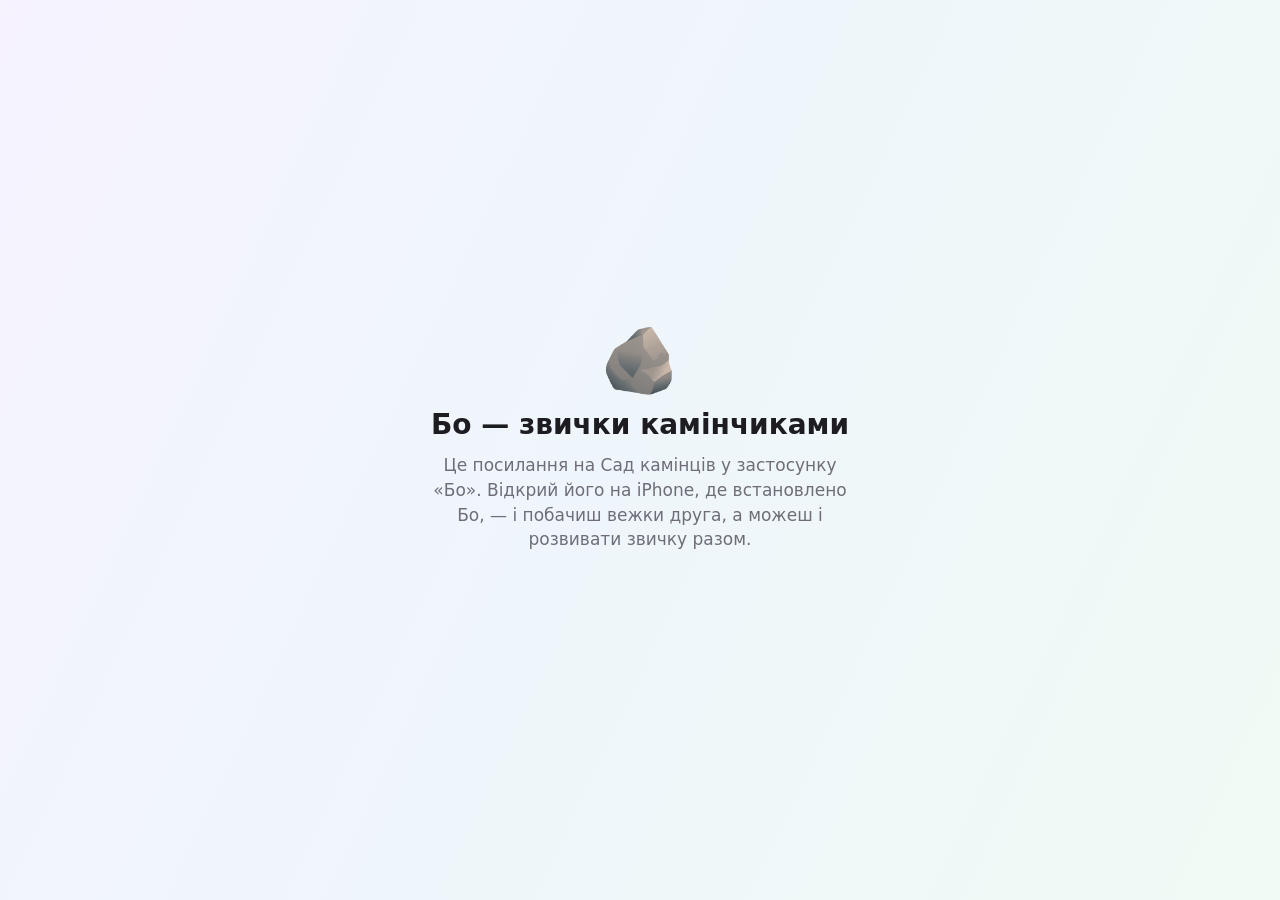
==== index.html @ b8d3e5cc "Сторінка посилань Бо: Universal Links /g/* і «Відкрити в Бо»" ====
<!doctype html>
<html lang="uk">
<head>
<meta charset="utf-8">
<meta name="viewport" content="width=device-width,initial-scale=1">
<title>Сад у Бо</title>
<style>
  :root { --ink:#1C1C21; --quiet:#6F6E78; --accent:#7467D8; --bg1:#F6F3FF; --bg2:#EEF6FB; --bg3:#F2FAF5; }
  @media (prefers-color-scheme: dark) { :root { --ink:#F2F1F5; --quiet:#A3A2AD; --accent:#A79CF5; --bg1:#17161D; --bg2:#14181D; --bg3:#141A17; } }
  * { box-sizing: border-box; }
  body { margin:0; min-height:100vh; font-family:-apple-system,system-ui,sans-serif; color:var(--ink);
         background:linear-gradient(115deg,var(--bg1),var(--bg2) 50%,var(--bg3)); display:flex; align-items:center; justify-content:center; padding:24px 16px; }
  main { max-width:420px; text-align:center; }
  .stones { font-size:64px; line-height:1; margin-bottom:16px; }
  h1 { font-size:28px; margin:0 0 12px; }
  p { color:var(--quiet); font-size:17px; line-height:1.45; margin:0 0 20px; }
  a.btn { display:inline-block; padding:14px 22px; border-radius:999px; background:var(--accent); color:#fff; text-decoration:none; font-weight:600; }
</style>
</head>
<body>
<main>
  <div class="stones" aria-hidden="true">🪨</div>
  <h1 id="title">Тебе запрошують у Сад</h1>
  <p>Це посилання на Сад камінців у застосунку «Бо». Відкрий його на iPhone, де встановлено Бо, — і побачиш вежки друга, а можеш і розвивати звичку разом.</p>
  <p id="hint">Якщо Бо вже стоїть, а відкрилась ця сторінка — натисни кнопку нижче.</p>
  <a class="btn" id="open" href="#">Відкрити в Бо</a>
</main>
<script>
  // Тут немає жодних даних: сторінка лише передає посилання застосунку
  (function () {
    var path = location.pathname.replace(/^\/+/, "");
    var parts = path.split("/");
    var link = "zvychky://";
    if (parts[0] === "g" && parts[1] === "d" && location.hash.length > 1) {
      link += "garden?d=" + location.hash.slice(1);
    } else if (parts[0] === "g" && parts[1]) {
      link += "g/" + parts[1] + location.search;
      var name = new URLSearchParams(location.search).get("n");
      if (name) document.getElementById("title").textContent = "Сад · " + name;
    } else {
      document.getElementById("title").textContent = "Бо — звички камінчиками";
      document.getElementById("hint").textContent = "";
      document.getElementById("open").style.display = "none";
      return;
    }
    document.getElementById("open").href = link;
  })();
</script>
</body>
</html>
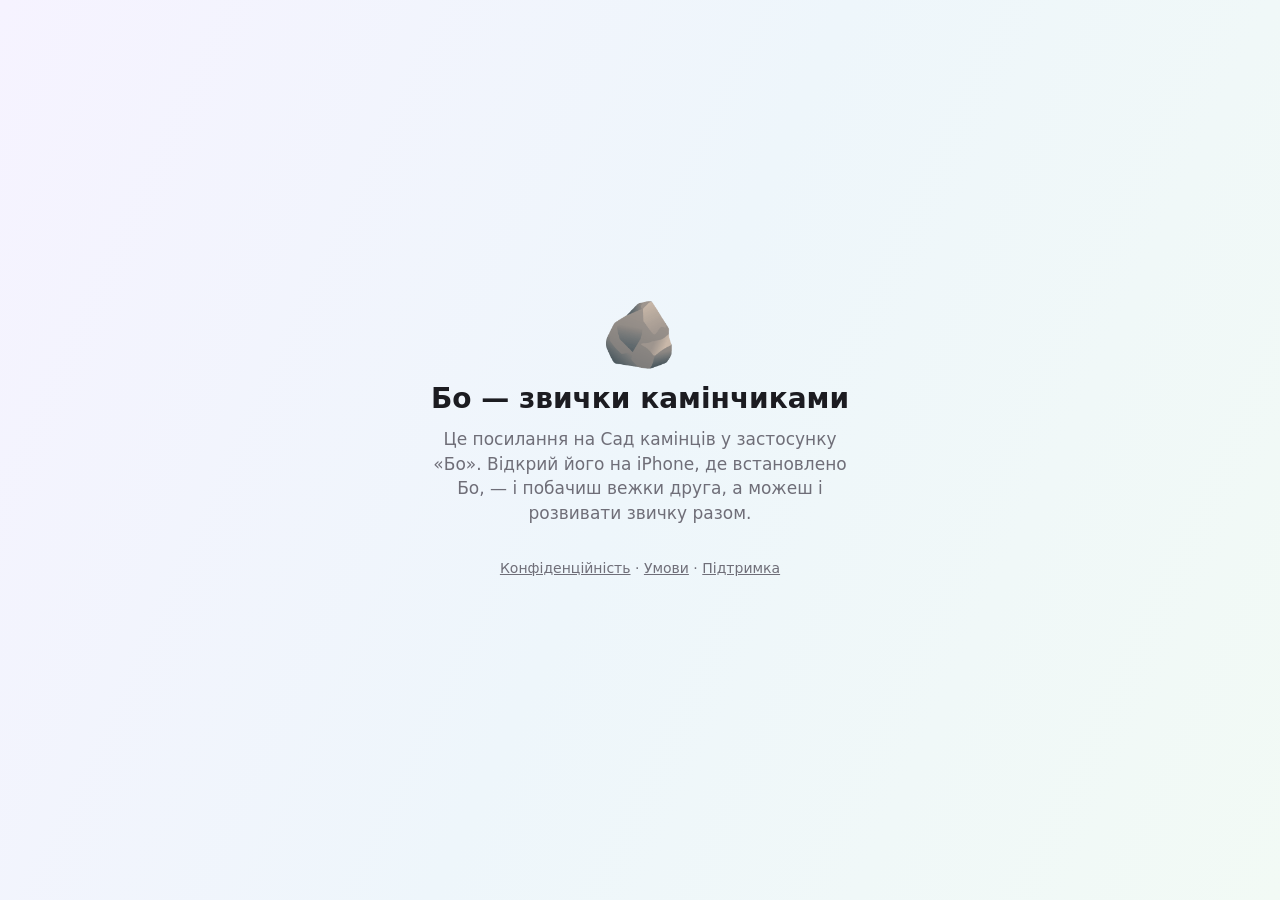
==== commit 7c217ef4: "Політика конфіденційності, умови використання й підтримка" ====
--- a/index.html
+++ b/index.html
@@ -14,6 +14,7 @@
   .stones { font-size:64px; line-height:1; margin-bottom:16px; }
   h1 { font-size:28px; margin:0 0 12px; }
   p { color:var(--quiet); font-size:17px; line-height:1.45; margin:0 0 20px; }
+  .legal { margin-top:32px; font-size:14px; } .legal a { color:var(--quiet); }
   a.btn { display:inline-block; padding:14px 22px; border-radius:999px; background:var(--accent); color:#fff; text-decoration:none; font-weight:600; }
 </style>
 </head>
@@ -24,6 +25,7 @@
   <p>Це посилання на Сад камінців у застосунку «Бо». Відкрий його на iPhone, де встановлено Бо, — і побачиш вежки друга, а можеш і розвивати звичку разом.</p>
   <p id="hint">Якщо Бо вже стоїть, а відкрилась ця сторінка — натисни кнопку нижче.</p>
   <a class="btn" id="open" href="#">Відкрити в Бо</a>
+  <p class="legal"><a href="/privacy/">Конфіденційність</a> · <a href="/terms/">Умови</a> · <a href="/support/">Підтримка</a></p>
 </main>
 <script>
   // Тут немає жодних даних: сторінка лише передає посилання застосунку
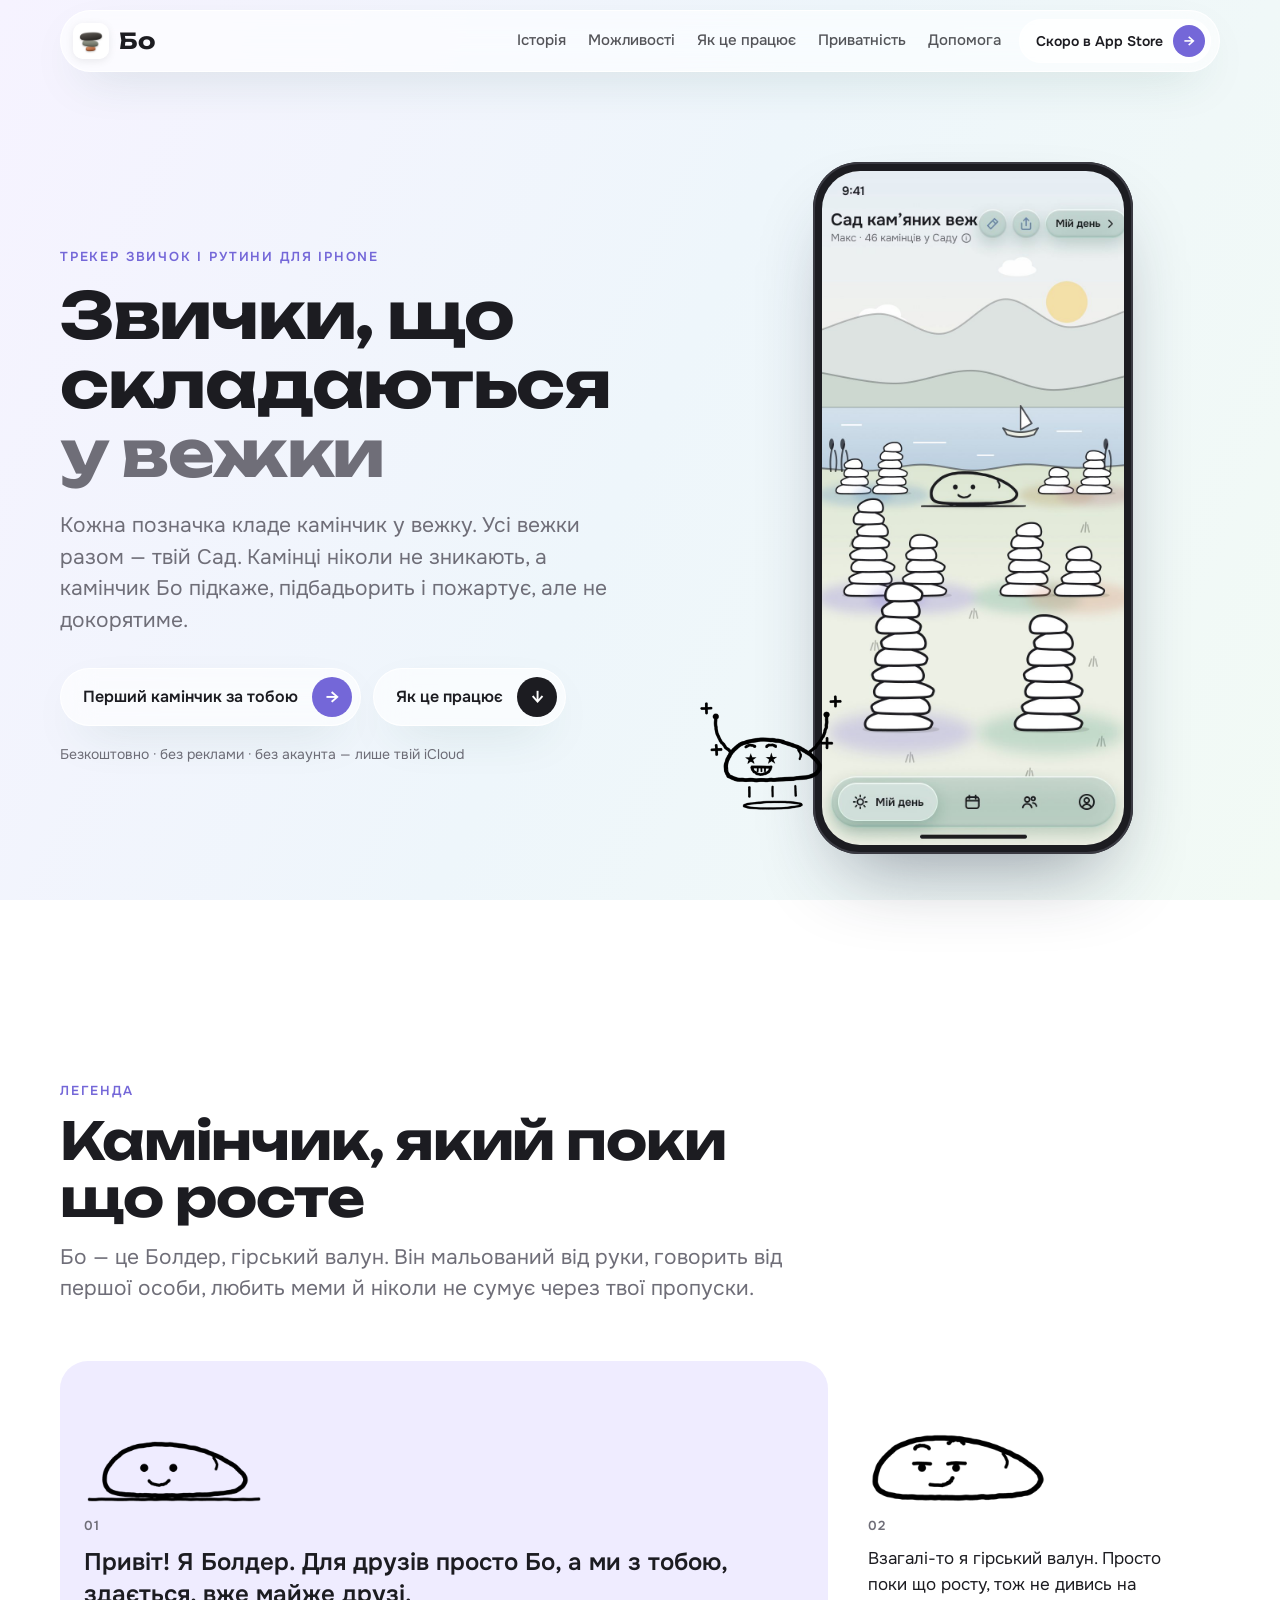
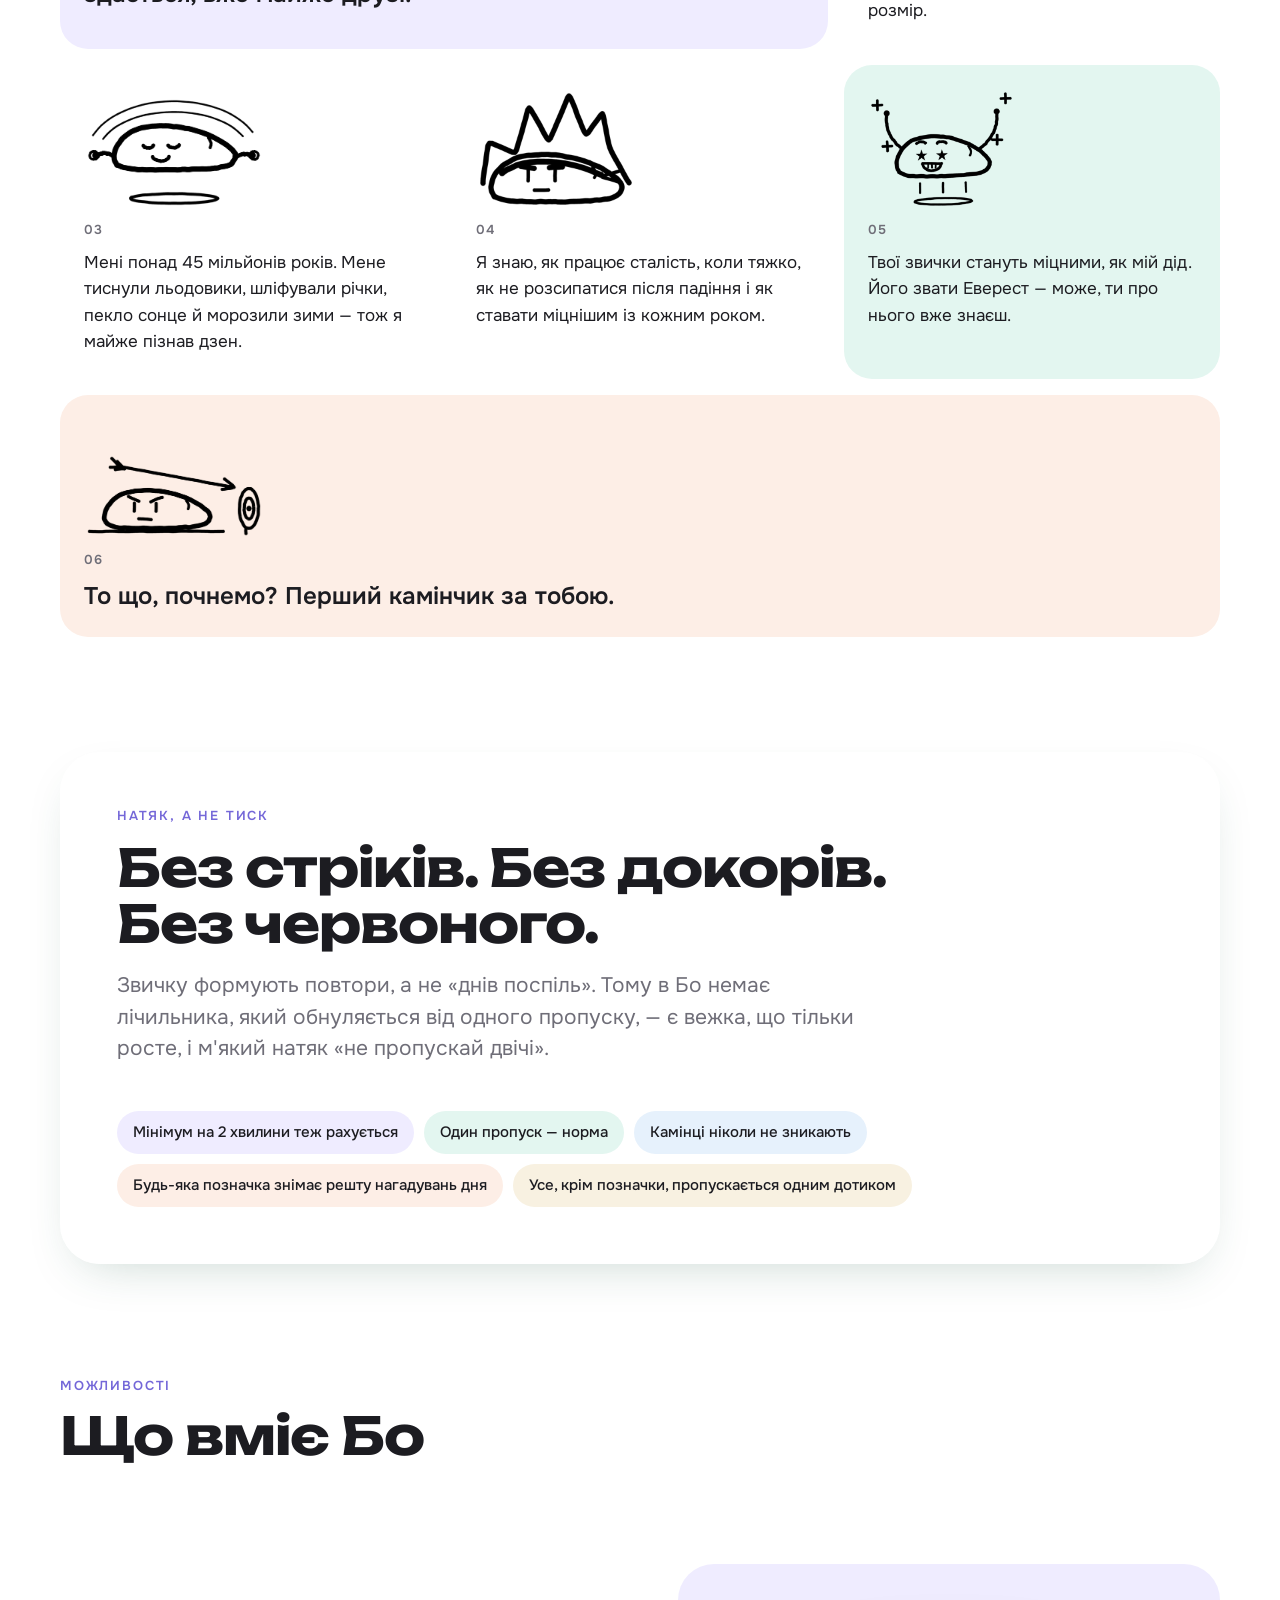
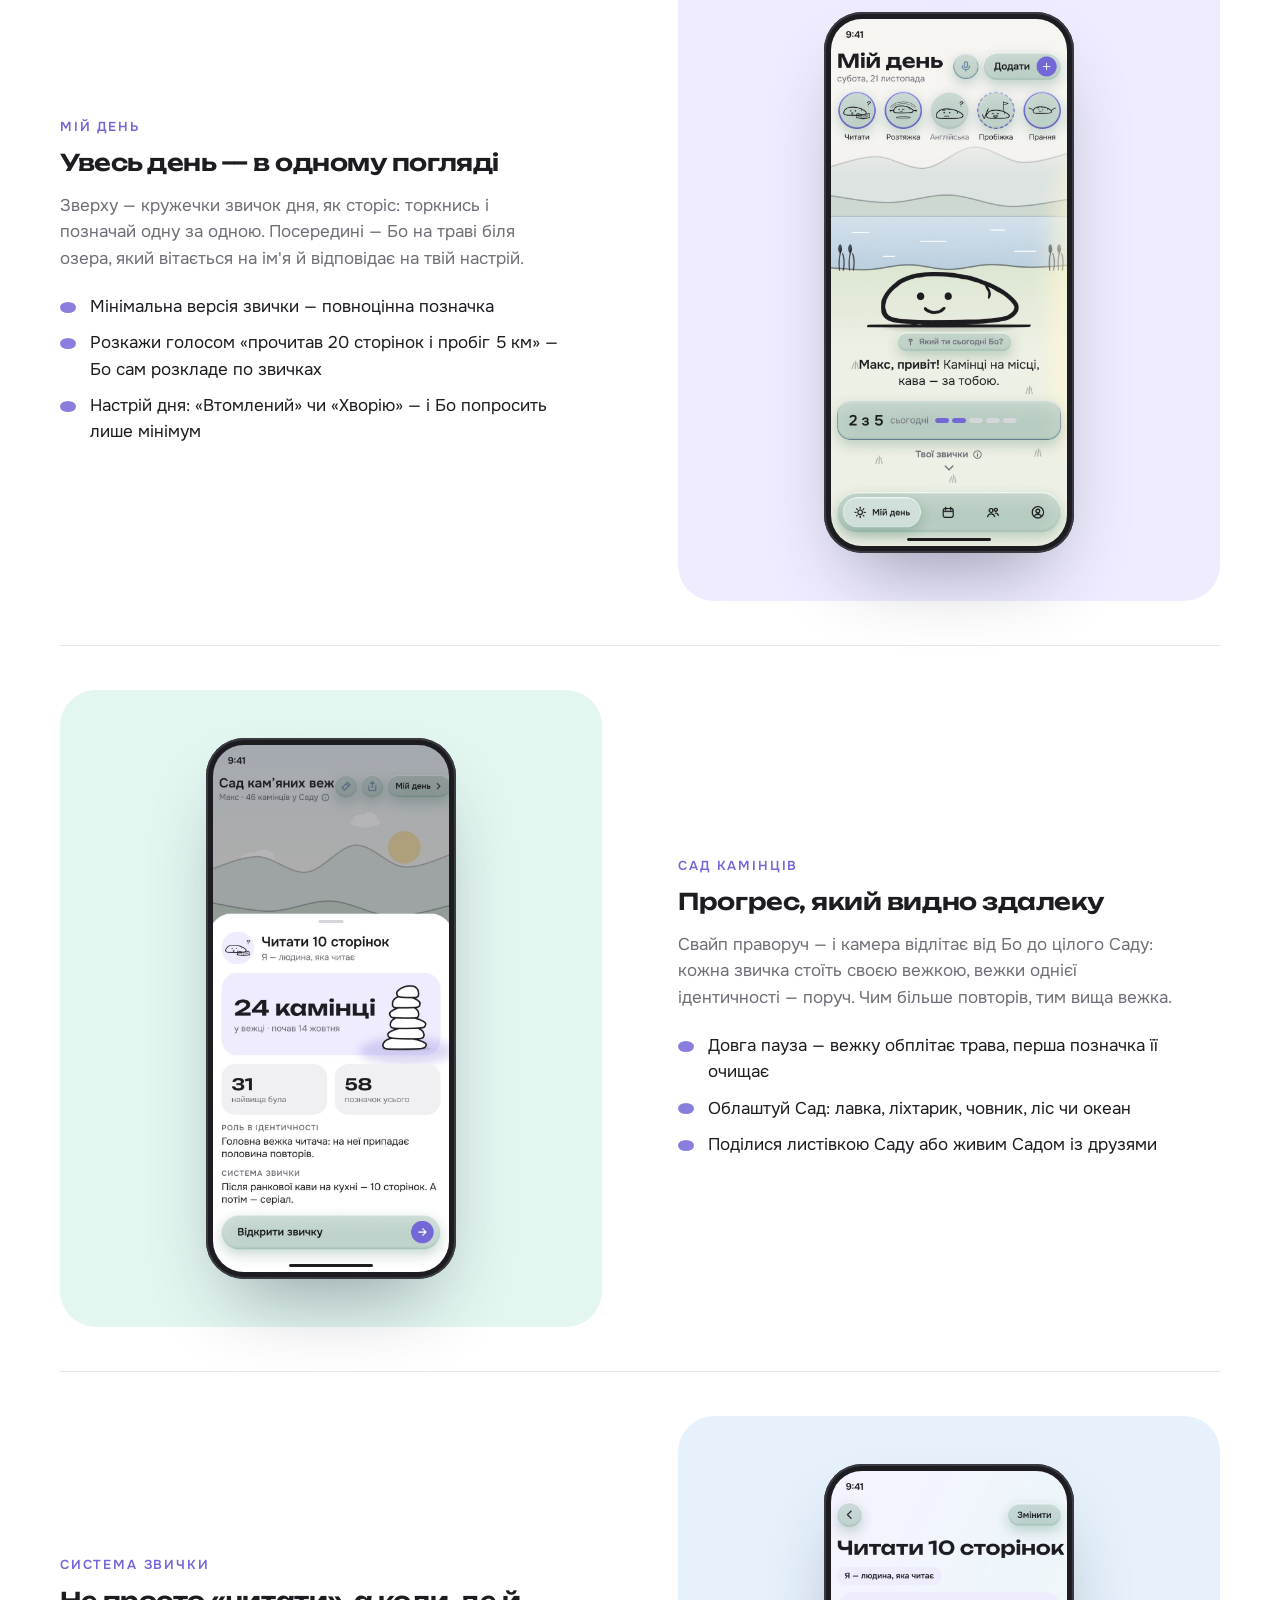
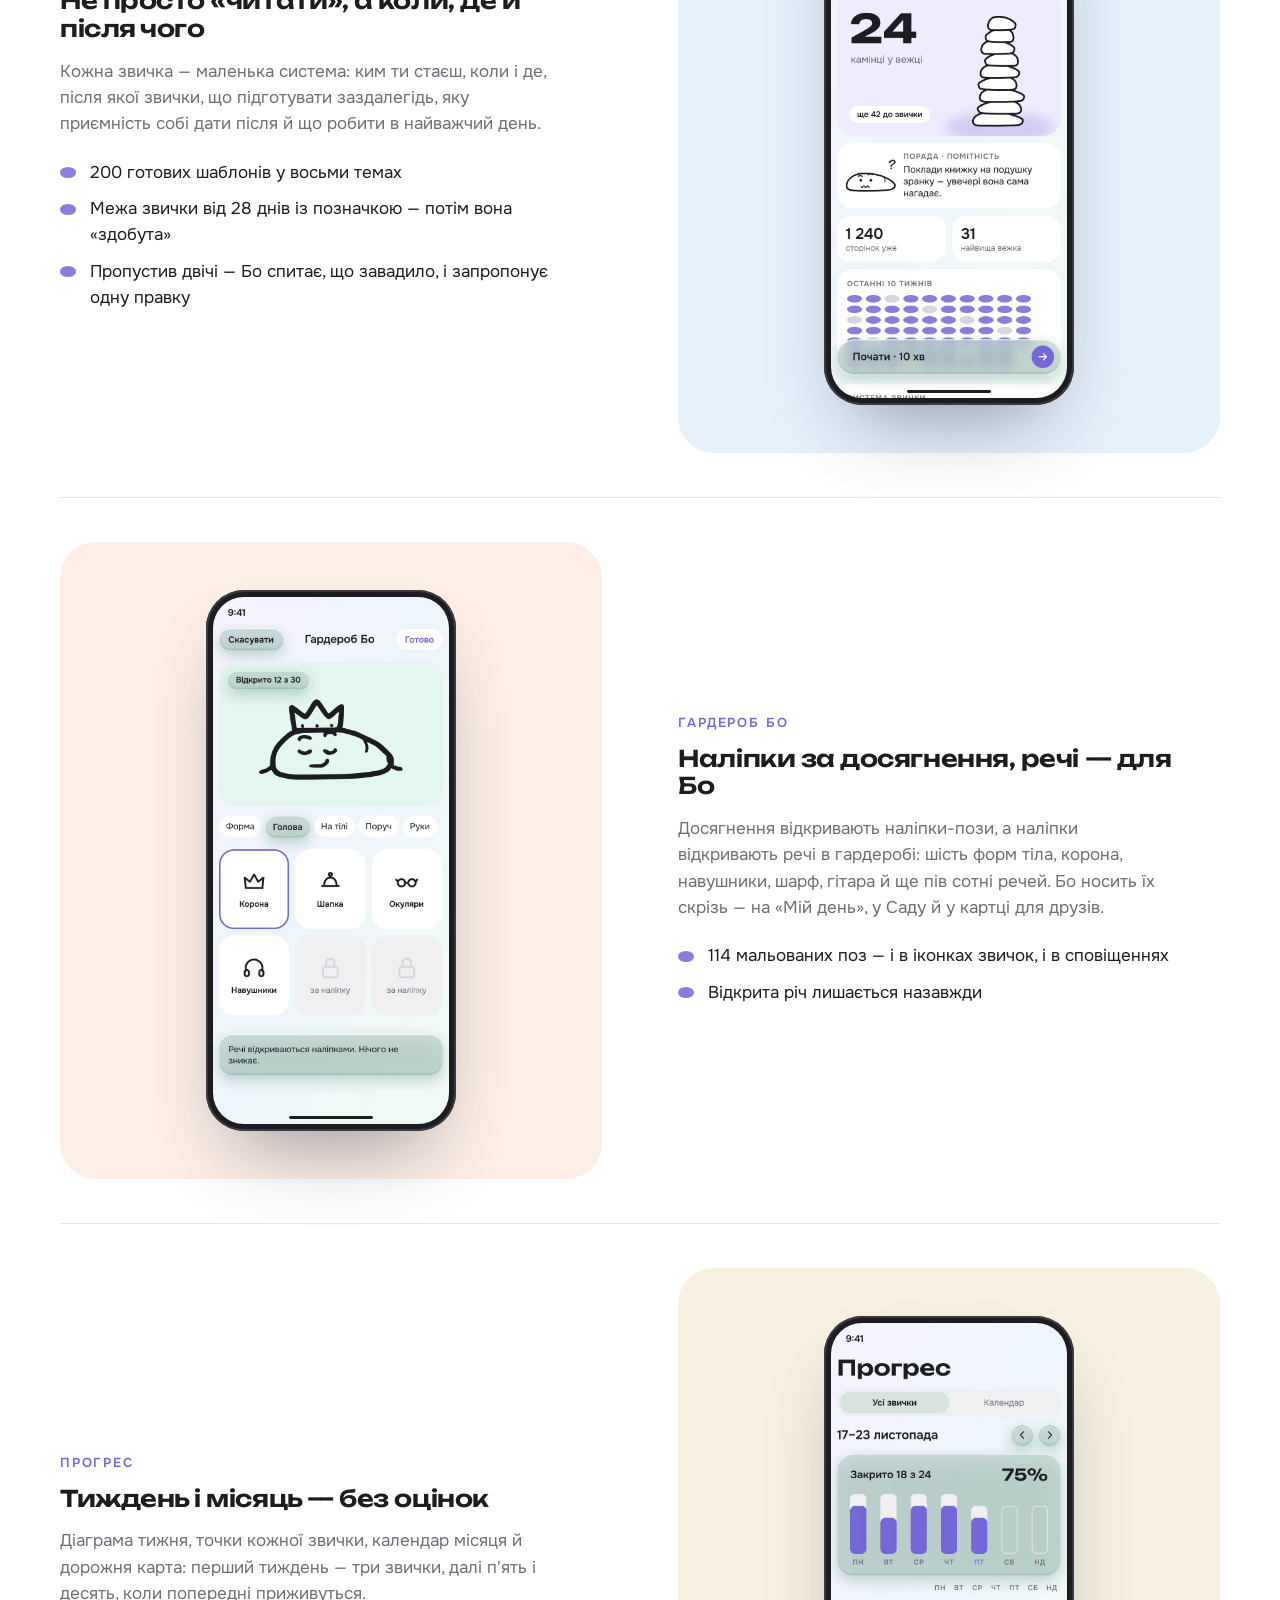
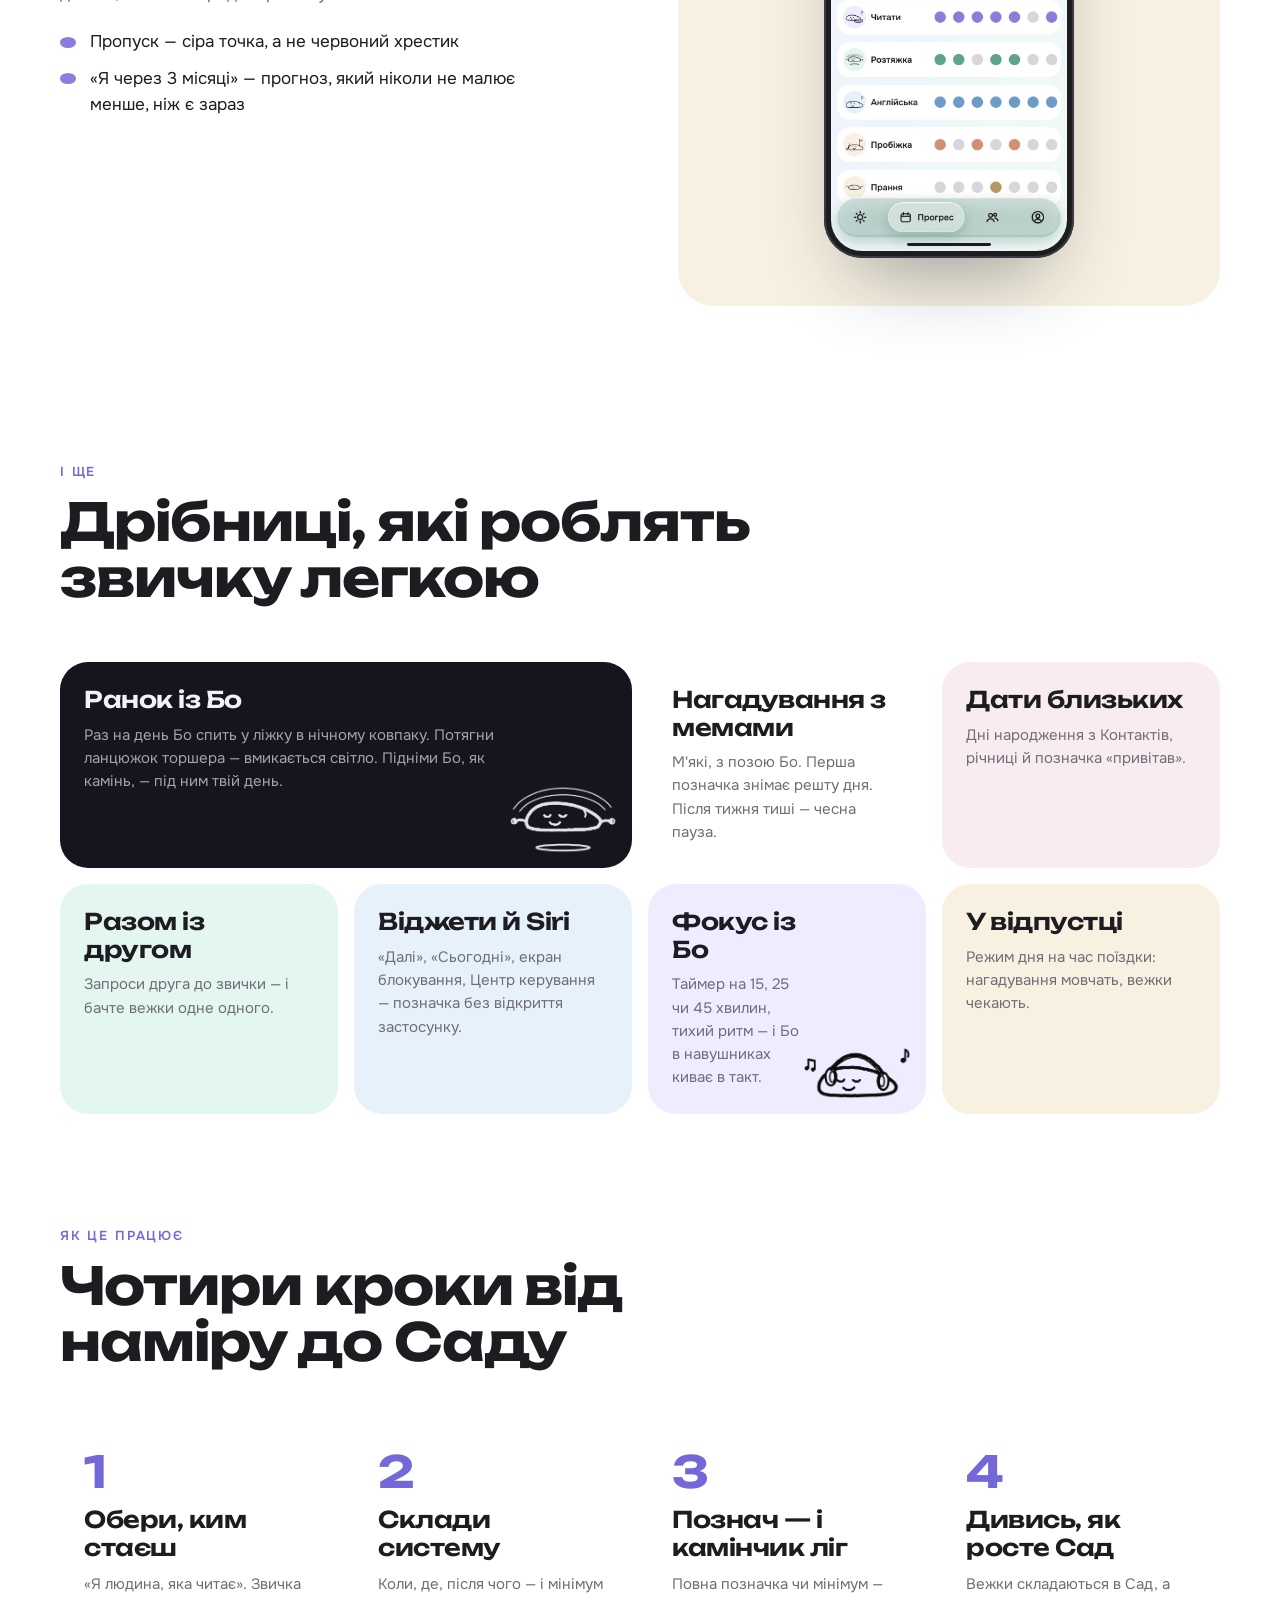
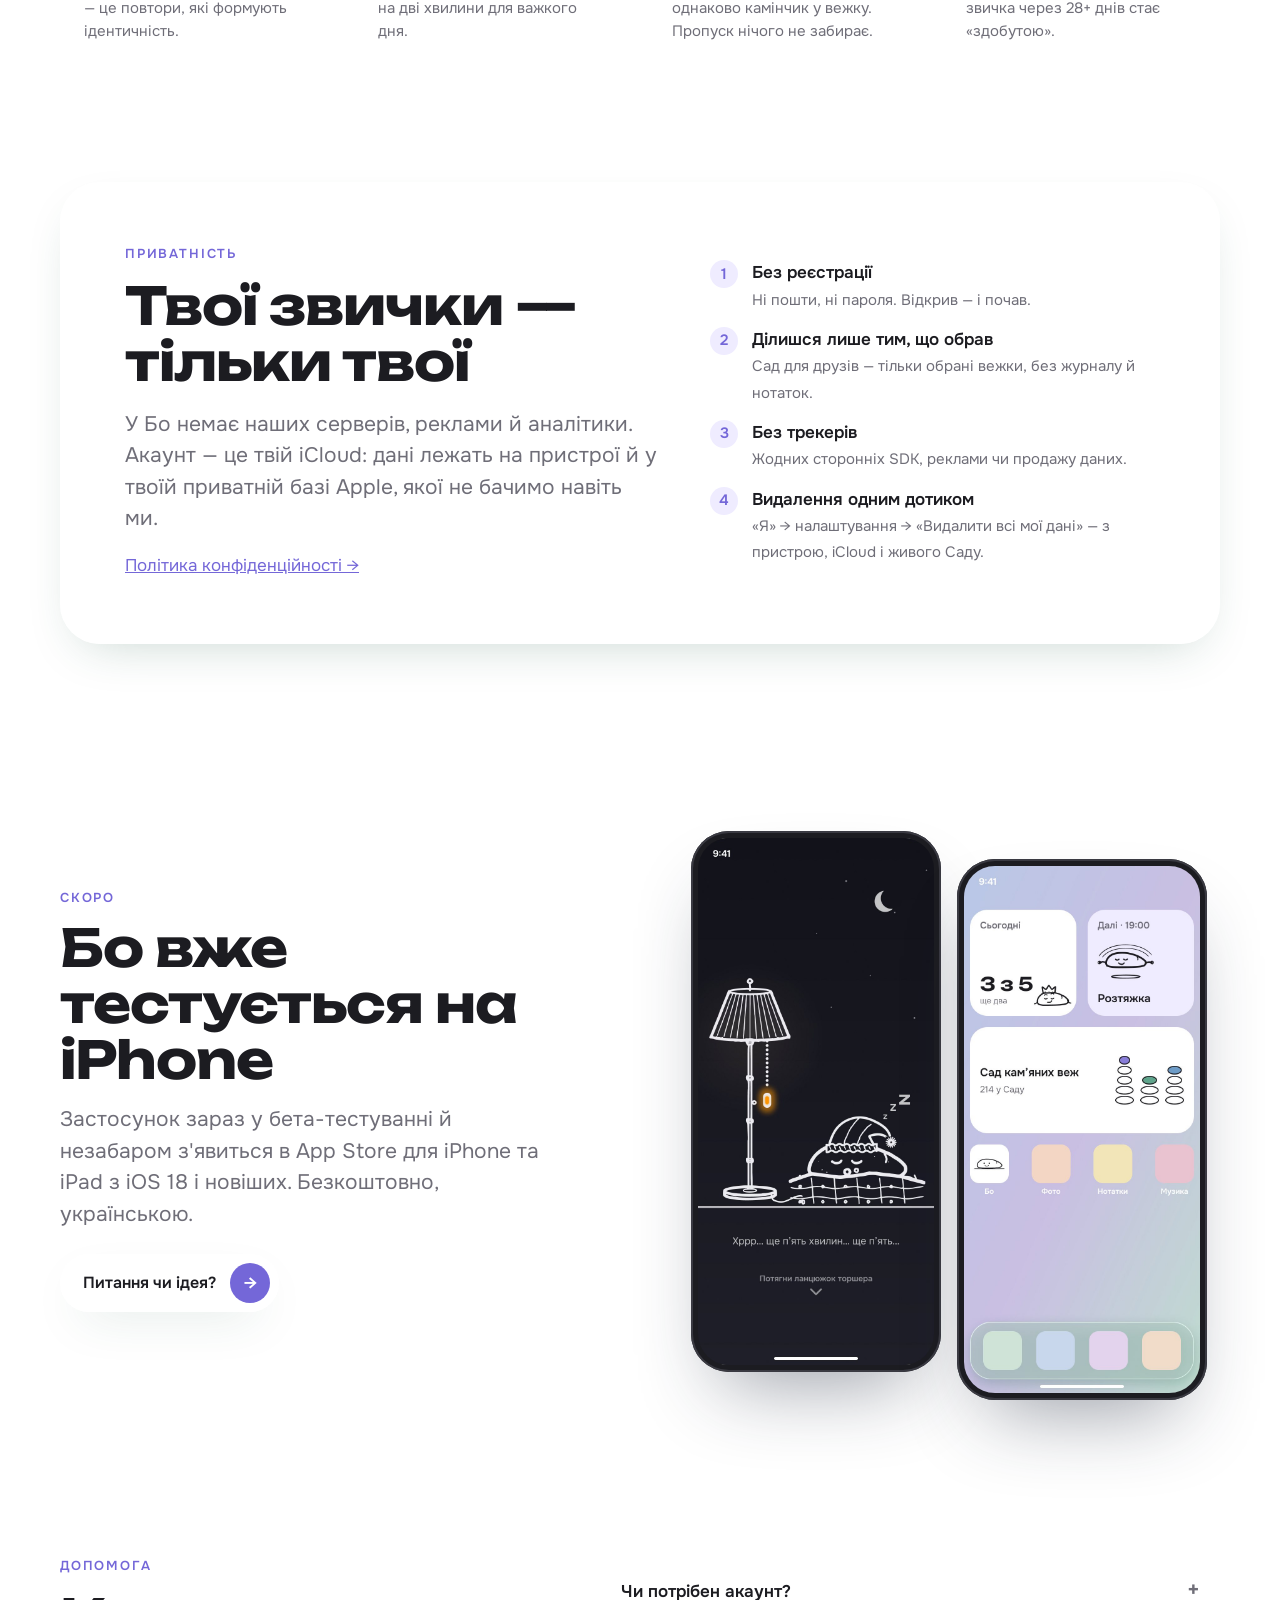
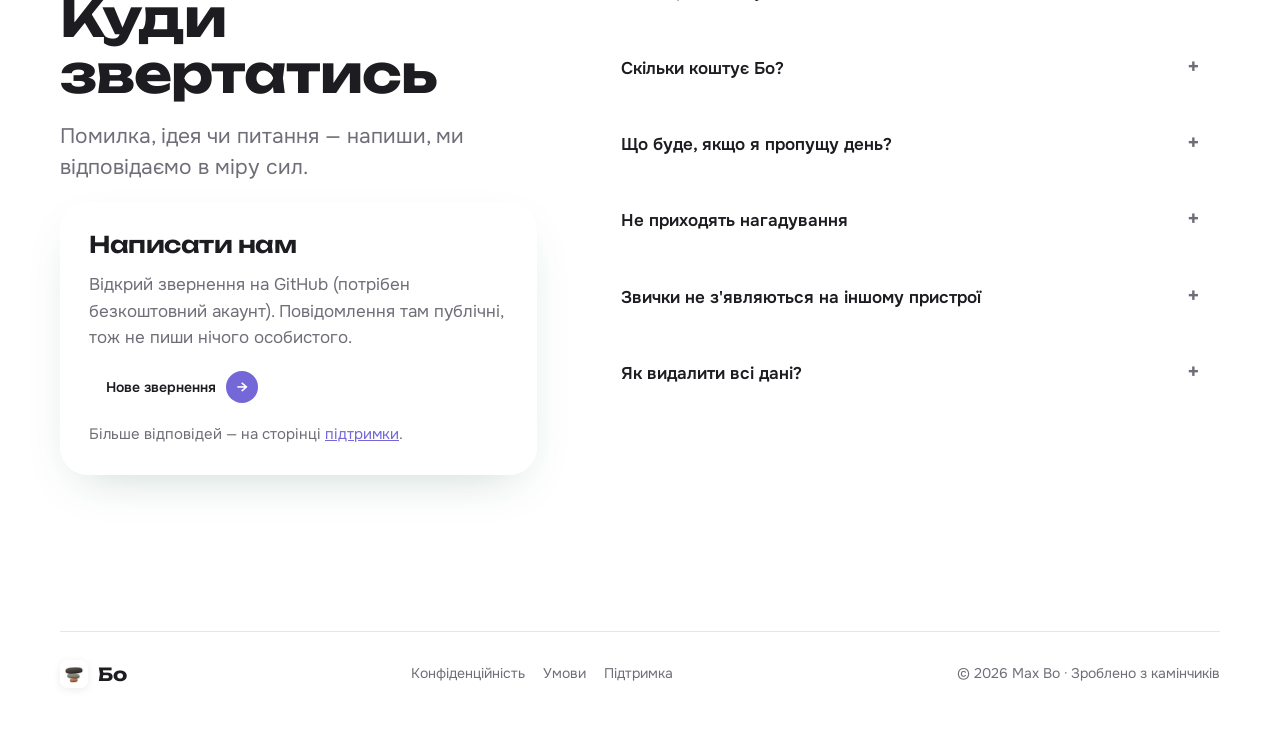
==== commit d2eb514e: "Сайт Бо: головна сторінка за брендбуком, документи в тому ж стилі" ====
--- a/index.html
+++ b/index.html
@@ -2,50 +2,370 @@
 <html lang="uk">
 <head>
 <meta charset="utf-8">
-<meta name="viewport" content="width=device-width,initial-scale=1">
-<title>Сад у Бо</title>
-<style>
-  :root { --ink:#1C1C21; --quiet:#6F6E78; --accent:#7467D8; --bg1:#F6F3FF; --bg2:#EEF6FB; --bg3:#F2FAF5; }
-  @media (prefers-color-scheme: dark) { :root { --ink:#F2F1F5; --quiet:#A3A2AD; --accent:#A79CF5; --bg1:#17161D; --bg2:#14181D; --bg3:#141A17; } }
-  * { box-sizing: border-box; }
-  body { margin:0; min-height:100vh; font-family:-apple-system,system-ui,sans-serif; color:var(--ink);
-         background:linear-gradient(115deg,var(--bg1),var(--bg2) 50%,var(--bg3)); display:flex; align-items:center; justify-content:center; padding:24px 16px; }
-  main { max-width:420px; text-align:center; }
-  .stones { font-size:64px; line-height:1; margin-bottom:16px; }
-  h1 { font-size:28px; margin:0 0 12px; }
-  p { color:var(--quiet); font-size:17px; line-height:1.45; margin:0 0 20px; }
-  .legal { margin-top:32px; font-size:14px; } .legal a { color:var(--quiet); }
-  a.btn { display:inline-block; padding:14px 22px; border-radius:999px; background:var(--accent); color:#fff; text-decoration:none; font-weight:600; }
-</style>
+<meta name="viewport" content="width=device-width,initial-scale=1,viewport-fit=cover">
+<title>Бо — звички, що складаються у вежки</title>
+<meta name="description" content="Бо — трекер звичок і рутини з камінчиком-персонажем. Кожна позначка кладе камінчик у вежку, усі вежки разом — твій Сад. Без стріків, без докорів, без реклами й аналітики.">
+<meta property="og:title" content="Бо — звички, що складаються у вежки">
+<meta property="og:description" content="Перший камінчик за тобою. Трекер звичок без стріків і докорів: вежки камінців, Сад і мальований камінчик Бо.">
+<meta property="og:image" content="https://bo-habits.github.io/img/screens/garden.jpg">
+<meta name="theme-color" content="#F6F3FF" media="(prefers-color-scheme: light)">
+<meta name="theme-color" content="#16141F" media="(prefers-color-scheme: dark)">
+<link rel="icon" href="/favicon.png">
+<link rel="apple-touch-icon" href="/apple-touch-icon.png">
+<link rel="stylesheet" href="/site.css?v=2">
 </head>
 <body>
+
+<header class="nav wrap">
+  <div class="bar glass">
+    <a class="brand" href="/"><img src="/img/icon.png" alt="">Бо</a>
+    <nav class="links" aria-label="Розділи">
+      <a href="#story">Історія</a>
+      <a href="#features">Можливості</a>
+      <a href="#how">Як це працює</a>
+      <a href="#privacy">Приватність</a>
+      <a href="#help">Допомога</a>
+    </nav>
+    <a class="btn small accent" href="#soon" aria-label="Скоро в App Store"><span class="label">Скоро в App Store</span> <span class="arrow" aria-hidden="true">→</span></a>
+  </div>
+</header>
+
 <main>
-  <div class="stones" aria-hidden="true">🪨</div>
-  <h1 id="title">Тебе запрошують у Сад</h1>
-  <p>Це посилання на Сад камінців у застосунку «Бо». Відкрий його на iPhone, де встановлено Бо, — і побачиш вежки друга, а можеш і розвивати звичку разом.</p>
-  <p id="hint">Якщо Бо вже стоїть, а відкрилась ця сторінка — натисни кнопку нижче.</p>
-  <a class="btn" id="open" href="#">Відкрити в Бо</a>
-  <p class="legal"><a href="/privacy/">Конфіденційність</a> · <a href="/terms/">Умови</a> · <a href="/support/">Підтримка</a></p>
+
+<!-- Герой -->
+<section class="hero">
+  <div class="wrap grid">
+    <div>
+      <p class="eyebrow">Трекер звичок і рутини для iPhone</p>
+      <h1 style="margin-top:18px">Звички, що складаються <span class="soft">у&nbsp;вежки</span></h1>
+      <p class="lead">Кожна позначка кладе камінчик у вежку. Усі вежки разом — твій Сад. Камінці ніколи не зникають, а камінчик Бо підкаже, підбадьорить і пожартує, але не докорятиме.</p>
+      <div class="cta">
+        <a class="btn accent" href="#soon">Перший камінчик за тобою <span class="arrow" aria-hidden="true">→</span></a>
+        <a class="btn" href="#how">Як це працює <span class="arrow" aria-hidden="true">↓</span></a>
+      </div>
+      <p class="note">Безкоштовно · без реклами · без акаунта — лише твій iCloud</p>
+    </div>
+    <div class="stage">
+      <div class="phone"><img src="/img/screens/garden.jpg" alt="Сад кам'яних веж: вежки камінців на траві біля озера, Бо посередині" width="390" height="844"></div>
+      <img class="bo-peek" src="/img/bo/excited.png" alt="" aria-hidden="true">
+    </div>
+  </div>
+</section>
+
+<!-- Історія Бо -->
+<section id="story">
+  <div class="wrap">
+    <div class="section-head reveal">
+      <p class="eyebrow">Легенда</p>
+      <h2>Камінчик, який поки що росте</h2>
+      <p class="lead">Бо — це Болдер, гірський валун. Він мальований від руки, говорить від першої особи, любить меми й ніколи не сумує через твої пропуски.</p>
+    </div>
+    <div class="story">
+      <article class="card big reveal">
+        <img src="/img/bo/calm.png" alt="Бо спокійно усміхається">
+        <span class="n">01</span>
+        <p>Привіт! Я Болдер. Для друзів просто Бо, а ми з тобою, здається, вже майже друзі.</p>
+      </article>
+      <article class="card reveal">
+        <img src="/img/bo/smug.png" alt="Бо задоволено мружиться">
+        <span class="n">02</span>
+        <p>Взагалі-то я гірський валун. Просто поки що росту, тож не дивись на розмір.</p>
+      </article>
+      <article class="card reveal">
+        <img src="/img/bo/meditate.png" alt="Бо медитує">
+        <span class="n">03</span>
+        <p>Мені понад 45 мільйонів років. Мене тиснули льодовики, шліфували річки, пекло сонце й морозили зими — тож я майже пізнав дзен.</p>
+      </article>
+      <article class="card reveal">
+        <img src="/img/bo/determined.png" alt="Бо налаштований">
+        <span class="n">04</span>
+        <p>Я знаю, як працює сталість, коли тяжко, як не розсипатися після падіння і як ставати міцнішим із кожним роком.</p>
+      </article>
+      <article class="card reveal" style="background:var(--mint)">
+        <img src="/img/bo/excited.png" alt="Бо в захваті">
+        <span class="n">05</span>
+        <p>Твої звички стануть міцними, як мій дід. Його звати Еверест — може, ти про нього вже знаєш.</p>
+      </article>
+      <article class="card big reveal" style="background:var(--peach); grid-column:1 / -1">
+        <img src="/img/bo/aim.png" alt="Бо цілиться">
+        <span class="n">06</span>
+        <p>То що, почнемо? Перший камінчик за тобою.</p>
+      </article>
+    </div>
+  </div>
+</section>
+
+<!-- Принципи -->
+<section style="padding-top:0">
+  <div class="wrap">
+    <div class="glass reveal" style="border-radius:40px; padding:clamp(28px,5vw,56px); display:grid; gap:18px">
+      <p class="eyebrow">Натяк, а не тиск</p>
+      <h2 style="max-width:880px">Без стріків. Без докорів. Без червоного.</h2>
+      <p class="lead" style="max-width:760px">Звичку формують повтори, а не «днів поспіль». Тому в Бо немає лічильника, який обнуляється від одного пропуску, — є вежка, що тільки росте, і м'який натяк «не пропускай двічі».</p>
+      <div class="pills">
+        <span class="pill" style="background:var(--lavender)">Мінімум на 2 хвилини теж рахується</span>
+        <span class="pill" style="background:var(--mint)">Один пропуск — норма</span>
+        <span class="pill" style="background:var(--sky)">Камінці ніколи не зникають</span>
+        <span class="pill" style="background:var(--peach)">Будь-яка позначка знімає решту нагадувань дня</span>
+        <span class="pill" style="background:var(--sand)">Усе, крім позначки, пропускається одним дотиком</span>
+      </div>
+    </div>
+  </div>
+</section>
+
+<!-- Головні можливості -->
+<section id="features" style="padding-top:0">
+  <div class="wrap">
+    <div class="section-head reveal">
+      <p class="eyebrow">Можливості</p>
+      <h2>Що вміє Бо</h2>
+    </div>
+
+    <div class="feature reveal">
+      <div class="text">
+        <p class="eyebrow">Мій день</p>
+        <h3>Увесь день — в одному погляді</h3>
+        <p class="quiet">Зверху — кружечки звичок дня, як сторіс: торкнись і позначай одну за одною. Посередині — Бо на траві біля озера, який вітається на ім'я й відповідає на твій настрій.</p>
+        <ul>
+          <li>Мінімальна версія звички — повноцінна позначка</li>
+          <li>Розкажи голосом «прочитав 20 сторінок і пробіг 5 км» — Бо сам розкладе по звичках</li>
+          <li>Настрій дня: «Втомлений» чи «Хворію» — і Бо попросить лише мінімум</li>
+        </ul>
+      </div>
+      <div class="media" style="background:var(--lavender)">
+        <div class="phone sm"><img src="/img/screens/today.jpg" alt="Екран «Мій день»" loading="lazy" width="390" height="844"></div>
+      </div>
+    </div>
+
+    <div class="feature flip reveal">
+      <div class="text">
+        <p class="eyebrow">Сад камінців</p>
+        <h3>Прогрес, який видно здалеку</h3>
+        <p class="quiet">Свайп праворуч — і камера відлітає від Бо до цілого Саду: кожна звичка стоїть своєю вежкою, вежки однієї ідентичності — поруч. Чим більше повторів, тим вища вежка.</p>
+        <ul>
+          <li>Довга пауза — вежку обплітає трава, перша позначка її очищає</li>
+          <li>Облаштуй Сад: лавка, ліхтарик, човник, ліс чи океан</li>
+          <li>Поділися листівкою Саду або живим Садом із друзями</li>
+        </ul>
+      </div>
+      <div class="media" style="background:var(--mint)">
+        <div class="phone sm"><img src="/img/screens/tower.jpg" alt="Аркуш вежки в Саду: висота, коли почав, формула звички" loading="lazy" width="390" height="844"></div>
+      </div>
+    </div>
+
+    <div class="feature reveal">
+      <div class="text">
+        <p class="eyebrow">Система звички</p>
+        <h3>Не просто «читати», а коли, де й після чого</h3>
+        <p class="quiet">Кожна звичка — маленька система: ким ти стаєш, коли і де, після якої звички, що підготувати заздалегідь, яку приємність собі дати після й що робити в найважчий день.</p>
+        <ul>
+          <li>200 готових шаблонів у восьми темах</li>
+          <li>Межа звички від 28 днів із позначкою — потім вона «здобута»</li>
+          <li>Пропустив двічі — Бо спитає, що завадило, і запропонує одну правку</li>
+        </ul>
+      </div>
+      <div class="media" style="background:var(--sky)">
+        <div class="phone sm"><img src="/img/screens/habit.jpg" alt="Екран звички з вежкою на 24 камінці" loading="lazy" width="390" height="844"></div>
+      </div>
+    </div>
+
+    <div class="feature flip reveal">
+      <div class="text">
+        <p class="eyebrow">Гардероб Бо</p>
+        <h3>Наліпки за досягнення, речі — для Бо</h3>
+        <p class="quiet">Досягнення відкривають наліпки-пози, а наліпки відкривають речі в гардеробі: шість форм тіла, корона, навушники, шарф, гітара й ще пів сотні речей. Бо носить їх скрізь — на «Мій день», у Саду й у картці для друзів.</p>
+        <ul>
+          <li>114 мальованих поз — і в іконках звичок, і в сповіщеннях</li>
+          <li>Відкрита річ лишається назавжди</li>
+        </ul>
+      </div>
+      <div class="media" style="background:var(--peach)">
+        <div class="phone sm"><img src="/img/screens/wardrobe.jpg" alt="Гардероб Бо: корона, шапка, окуляри, навушники" loading="lazy" width="390" height="844"></div>
+      </div>
+    </div>
+
+    <div class="feature reveal">
+      <div class="text">
+        <p class="eyebrow">Прогрес</p>
+        <h3>Тиждень і місяць — без оцінок</h3>
+        <p class="quiet">Діаграма тижня, точки кожної звички, календар місяця й дорожня карта: перший тиждень — три звички, далі п'ять і десять, коли попередні приживуться.</p>
+        <ul>
+          <li>Пропуск — сіра точка, а не червоний хрестик</li>
+          <li>«Я через 3 місяці» — прогноз, який ніколи не малює менше, ніж є зараз</li>
+        </ul>
+      </div>
+      <div class="media" style="background:var(--sand)">
+        <div class="phone sm"><img src="/img/screens/progress.jpg" alt="Екран «Прогрес»: закрито 18 з 24, діаграма тижня" loading="lazy" width="390" height="844"></div>
+      </div>
+    </div>
+  </div>
+</section>
+
+<!-- Ще можливості -->
+<section style="padding-top:0">
+  <div class="wrap">
+    <div class="section-head reveal">
+      <p class="eyebrow">І ще</p>
+      <h2>Дрібниці, які роблять звичку легкою</h2>
+    </div>
+    <div class="bento">
+      <div class="tile wide pad-bo reveal" style="background:#16141F; color:#F2F1F5">
+        <h3>Ранок із Бо</h3>
+        <p style="color:#A3A2AD">Раз на день Бо спить у ліжку в нічному ковпаку. Потягни ланцюжок торшера — вмикається світло. Підніми Бо, як камінь, — під ним твій день.</p>
+        <img class="bo" src="/img/bo/meditate.png" alt="" style="filter:invert(.94)">
+      </div>
+      <div class="tile reveal" style="background:var(--surface)">
+        <h3>Нагадування з мемами</h3>
+        <p>М'які, з позою Бо. Перша позначка знімає решту дня. Після тижня тиші — чесна пауза.</p>
+      </div>
+      <div class="tile reveal" style="background:var(--rose)">
+        <h3>Дати близьких</h3>
+        <p>Дні народження з Контактів, річниці й позначка «привітав».</p>
+      </div>
+      <div class="tile reveal" style="background:var(--mint)">
+        <h3>Разом із другом</h3>
+        <p>Запроси друга до звички — і бачте вежки одне одного.</p>
+      </div>
+      <div class="tile reveal" style="background:var(--sky)">
+        <h3>Віджети й Siri</h3>
+        <p>«Далі», «Сьогодні», екран блокування, Центр керування — позначка без відкриття застосунку.</p>
+      </div>
+      <div class="tile pad-bo reveal" style="background:var(--lavender)">
+        <h3>Фокус із Бо</h3>
+        <p>Таймер на 15, 25 чи 45 хвилин, тихий ритм — і Бо в навушниках киває в такт.</p>
+        <img class="bo" src="/img/bo/vibe.png" alt="">
+      </div>
+      <div class="tile reveal" style="background:var(--sand)">
+        <h3>У відпустці</h3>
+        <p>Режим дня на час поїздки: нагадування мовчать, вежки чекають.</p>
+      </div>
+    </div>
+  </div>
+</section>
+
+<!-- Як це працює -->
+<section id="how" style="padding-top:0">
+  <div class="wrap">
+    <div class="section-head reveal">
+      <p class="eyebrow">Як це працює</p>
+      <h2>Чотири кроки від наміру до Саду</h2>
+    </div>
+    <div class="steps">
+      <div class="step reveal">
+        <span class="num">1</span>
+        <h3>Обери, ким стаєш</h3>
+        <p>«Я людина, яка читає». Звичка — це повтори, які формують ідентичність.</p>
+      </div>
+      <div class="step reveal">
+        <span class="num">2</span>
+        <h3>Склади систему</h3>
+        <p>Коли, де, після чого — і мінімум на дві хвилини для важкого дня.</p>
+      </div>
+      <div class="step reveal">
+        <span class="num">3</span>
+        <h3>Познач — і камінчик ліг</h3>
+        <p>Повна позначка чи мінімум — однаково камінчик у вежку. Пропуск нічого не забирає.</p>
+      </div>
+      <div class="step reveal">
+        <span class="num">4</span>
+        <h3>Дивись, як росте Сад</h3>
+        <p>Вежки складаються в Сад, а звичка через 28+ днів стає «здобутою».</p>
+      </div>
+    </div>
+  </div>
+</section>
+
+<!-- Приватність -->
+<section id="privacy" style="padding-top:0">
+  <div class="wrap">
+    <div class="privacy glass reveal">
+      <div style="display:grid; gap:18px">
+        <p class="eyebrow">Приватність</p>
+        <h2>Твої звички — тільки твої</h2>
+        <p class="lead">У Бо немає наших серверів, реклами й аналітики. Акаунт — це твій iCloud: дані лежать на пристрої й у твоїй приватній базі Apple, якої не бачимо навіть ми.</p>
+        <p><a href="/privacy/">Політика конфіденційності →</a></p>
+      </div>
+      <ul>
+        <li><span class="dot">1</span><div><b>Без реєстрації</b><span>Ні пошти, ні пароля. Відкрив — і почав.</span></div></li>
+        <li><span class="dot">2</span><div><b>Ділишся лише тим, що обрав</b><span>Сад для друзів — тільки обрані вежки, без журналу й нотаток.</span></div></li>
+        <li><span class="dot">3</span><div><b>Без трекерів</b><span>Жодних сторонніх SDK, реклами чи продажу даних.</span></div></li>
+        <li><span class="dot">4</span><div><b>Видалення одним дотиком</b><span>«Я» → налаштування → «Видалити всі мої дані» — з пристрою, iCloud і живого Саду.</span></div></li>
+      </ul>
+    </div>
+  </div>
+</section>
+
+<!-- Ранок і віджети: дві картинки -->
+<section id="soon" style="padding-top:0">
+  <div class="wrap">
+    <div class="feature reveal" style="border:0">
+      <div class="text">
+        <p class="eyebrow">Скоро</p>
+        <h2>Бо вже тестується на iPhone</h2>
+        <p class="lead">Застосунок зараз у бета-тестуванні й незабаром з'явиться в App Store для iPhone та iPad з iOS 18 і новіших. Безкоштовно, українською.</p>
+        <div class="cta" style="display:flex; gap:12px; flex-wrap:wrap; margin-top:8px">
+          <a class="btn accent" href="/support/">Питання чи ідея? <span class="arrow" aria-hidden="true">→</span></a>
+        </div>
+      </div>
+      <div class="media" style="background:transparent; display:flex; gap:16px; justify-content:center; padding:0">
+        <div class="phone sm"><img src="/img/screens/morning.jpg" alt="Ранок із Бо: темна кімната, торшер і Бо, що спить" loading="lazy" width="390" height="844"></div>
+        <div class="phone sm" style="margin-top:56px"><img src="/img/screens/widgets.jpg" alt="Віджети Бо на головному екрані" loading="lazy" width="390" height="844"></div>
+      </div>
+    </div>
+  </div>
+</section>
+
+<!-- Допомога -->
+<section id="help" style="padding-top:0">
+  <div class="wrap help">
+    <div style="display:grid; gap:18px">
+      <p class="eyebrow">Допомога</p>
+      <h2>Куди звертатись</h2>
+      <p class="lead">Помилка, ідея чи питання — напиши, ми відповідаємо в міру сил.</p>
+      <div class="contact glass">
+        <h3>Написати нам</h3>
+        <p class="quiet">Відкрий звернення на GitHub (потрібен безкоштовний акаунт). Повідомлення там публічні, тож не пиши нічого особистого.</p>
+        <p><a class="btn small accent" href="https://github.com/bo-habits/bo-habits.github.io/issues/new">Нове звернення <span class="arrow" aria-hidden="true">→</span></a></p>
+        <p class="quiet" style="font-size:15px">Більше відповідей — на сторінці <a href="/support/">підтримки</a>.</p>
+      </div>
+    </div>
+    <div class="faq">
+      <details><summary>Чи потрібен акаунт?</summary><p>Ні. Твій «акаунт» у Бо — це iCloud. Увійди з тим самим Apple ID на iPhone чи iPad — і звички з'являться всюди.</p></details>
+      <details><summary>Скільки коштує Бо?</summary><p>Бо безкоштовний. Без реклами й без підписок.</p></details>
+      <details><summary>Що буде, якщо я пропущу день?</summary><p>Нічого страшного: камінці лишаються у вежці. Один пропуск — норма, на другий поспіль Бо м'яко нагадає «не двічі». Довга пауза — вежку обплітає трава, перша ж позначка її очищає.</p></details>
+      <details><summary>Не приходять нагадування</summary><p>Параметри → Сповіщення → Бо — увімкни сповіщення. Перевір також режими зосередження й тихі години в Бо: «Я» → налаштування → «Нагадування».</p></details>
+      <details><summary>Звички не з'являються на іншому пристрої</summary><p>На обох пристроях має бути той самий Apple ID і ввімкнений iCloud для Бо. Стан видно в «Я» → налаштування → «iCloud». Синхронізація триває кілька хвилин.</p></details>
+      <details><summary>Як видалити всі дані?</summary><p>«Я» → налаштування → «Видалити всі мої дані». Зникне все: на пристрої, в iCloud, а також твій живий Сад і запрошення.</p></details>
+    </div>
+  </div>
+</section>
+
 </main>
+
+<footer class="wrap">
+  <div class="row">
+    <a class="brand" href="/" style="font-size:18px"><img src="/img/icon.png" alt="" style="width:28px;height:28px;border-radius:8px">Бо</a>
+    <nav aria-label="Документи">
+      <a href="/privacy/">Конфіденційність</a>
+      <a href="/terms/">Умови</a>
+      <a href="/support/">Підтримка</a>
+    </nav>
+    <span>© 2026 Max Bo · Зроблено з камінчиків</span>
+  </div>
+</footer>
+
 <script>
-  // Тут немає жодних даних: сторінка лише передає посилання застосунку
+  // плавна поява секцій; без підтримки чи зі «зменшенням руху» усе видно одразу
   (function () {
-    var path = location.pathname.replace(/^\/+/, "");
-    var parts = path.split("/");
-    var link = "zvychky://";
-    if (parts[0] === "g" && parts[1] === "d" && location.hash.length > 1) {
-      link += "garden?d=" + location.hash.slice(1);
-    } else if (parts[0] === "g" && parts[1]) {
-      link += "g/" + parts[1] + location.search;
-      var name = new URLSearchParams(location.search).get("n");
-      if (name) document.getElementById("title").textContent = "Сад · " + name;
-    } else {
-      document.getElementById("title").textContent = "Бо — звички камінчиками";
-      document.getElementById("hint").textContent = "";
-      document.getElementById("open").style.display = "none";
+    var items = document.querySelectorAll(".reveal");
+    if (!("IntersectionObserver" in window) || matchMedia("(prefers-reduced-motion: reduce)").matches) {
+      items.forEach(function (el) { el.classList.add("in"); });
       return;
     }
-    document.getElementById("open").href = link;
+    var io = new IntersectionObserver(function (entries) {
+      entries.forEach(function (e) { if (e.isIntersecting) { e.target.classList.add("in"); io.unobserve(e.target); } });
+    }, { rootMargin: "0px 0px -8% 0px" });
+    items.forEach(function (el) { io.observe(el); });
   })();
 </script>
 </body>
--- a/site.css
+++ b/site.css
@@ -0,0 +1,204 @@
+/* Бо — сайт. Стиль «Місто» з брендбуку: пастельний градієнт, біле скло, один акцент (лаванда),
+   Unbounded — заголовки й великі числа, Onest — увесь текст. Шрифти — локально (OFL), без сторонніх запитів. */
+@font-face { font-family:"Unbounded"; font-weight:700; font-display:swap; src:url("/fonts/Unbounded-Bold.woff") format("woff"); }
+@font-face { font-family:"Unbounded"; font-weight:600; font-display:swap; src:url("/fonts/Unbounded-SemiBold.woff") format("woff"); }
+@font-face { font-family:"Onest"; font-weight:400; font-display:swap; src:url("/fonts/Onest-Regular.woff") format("woff"); }
+@font-face { font-family:"Onest"; font-weight:500; font-display:swap; src:url("/fonts/Onest-Medium.woff") format("woff"); }
+@font-face { font-family:"Onest"; font-weight:600; font-display:swap; src:url("/fonts/Onest-SemiBold.woff") format("woff"); }
+
+:root {
+  --bg1:#F6F3FF; --bg2:#EEF6FB; --bg3:#F2FAF5;
+  --ink:#1C1C21; --quiet:#6F6E78; --line:#E6E5EA; --chip:#F0EFF2; --surface:#FFFFFF;
+  --accent:#7467D8; --accent-soft:#EFECFF; --pine:#2F6E58;
+  --lavender:#EFECFF; --mint:#E3F6F0; --sky:#E6F1FC; --peach:#FDEEE6; --sand:#F8F1E1; --rose:#F8ECF0;
+  --glass:rgba(255,255,255,.62); --glass-edge:rgba(255,255,255,.9); --shadow:0 18px 50px -22px rgba(31,90,69,.28);
+  --bo-filter:none;
+  --radius:28px; --gutter:16px;
+  color-scheme: light dark;
+}
+@media (prefers-color-scheme: dark) {
+  :root {
+    --bg1:#16141F; --bg2:#12171E; --bg3:#131A17;
+    --ink:#F2F1F5; --quiet:#A3A2AD; --line:#2E2E35; --chip:#2A2A30; --surface:#1E1E23;
+    --accent:#A79CF5; --accent-soft:#2A2740; --pine:#7ED9B6;
+    --lavender:#2A2740; --mint:#1E3530; --sky:#1F2D3D; --peach:#3A2A24; --sand:#36301F; --rose:#382630;
+    --glass:rgba(30,42,38,.55); --glass-edge:rgba(94,127,114,.45); --shadow:0 18px 50px -22px rgba(0,0,0,.7);
+    --bo-filter:invert(.94);
+  }
+}
+
+* { box-sizing:border-box; }
+html { -webkit-text-size-adjust:100%; scroll-behavior:smooth; }
+@media (prefers-reduced-motion: reduce) { html { scroll-behavior:auto; } }
+body {
+  margin:0; color:var(--ink); background:var(--bg2);
+  background:linear-gradient(115deg,var(--bg1),var(--bg2) 50%,var(--bg3)) fixed;
+  font:400 17px/1.55 "Onest",-apple-system,system-ui,sans-serif;
+  -webkit-font-smoothing:antialiased; overflow-x:hidden;
+}
+img { max-width:100%; display:block; }
+a { color:var(--accent); }
+.wrap { width:min(1160px, 100% - 2*var(--gutter)); margin-inline:auto; }
+
+h1,h2,h3,.display { font-family:"Unbounded","Onest",sans-serif; font-weight:700; letter-spacing:-.02em; line-height:1.08; margin:0; }
+h1 { font-size:clamp(30px, 5.2vw, 64px); }
+h2 { font-size:clamp(26px, 4.6vw, 52px); }
+h1, h2, h3 { overflow-wrap:break-word; }
+h3 { font-size:clamp(19px, 2vw, 23px); font-weight:600; line-height:1.2; }
+p { margin:0; }
+.lead { font-size:clamp(18px, 1.9vw, 21px); color:var(--quiet); line-height:1.5; }
+.eyebrow { font:600 13px/1 "Onest",sans-serif; letter-spacing:.14em; text-transform:uppercase; color:var(--accent); }
+.quiet { color:var(--quiet); }
+
+/* скло */
+.glass {
+  background:var(--glass); border:1px solid var(--glass-edge);
+  -webkit-backdrop-filter:blur(20px) saturate(1.4); backdrop-filter:blur(20px) saturate(1.4);
+  box-shadow:var(--shadow);
+}
+
+/* навігація */
+.nav { position:sticky; top:10px; z-index:20; margin-top:10px; }
+.nav .bar { display:flex; align-items:center; gap:18px; padding:8px 8px 8px 12px; border-radius:999px; }
+.brand { display:flex; align-items:center; gap:10px; text-decoration:none; color:var(--ink); font:700 22px/1 "Unbounded",sans-serif; }
+.brand img { width:36px; height:36px; border-radius:10px; box-shadow:0 2px 8px rgba(0,0,0,.08); }
+.nav .links { display:flex; gap:22px; margin-left:auto; }
+.nav .links a { color:var(--ink); text-decoration:none; font-weight:500; font-size:15px; opacity:.75; }
+.nav .links a:hover { opacity:1; }
+@media (max-width: 860px) { .nav .links { display:none; } .nav .bar .btn { margin-left:auto; } }
+@media (max-width: 420px) { .nav .bar .btn .label { display:none; } .nav .bar .btn { padding-left:5px; } .btn { font-size:15px; } }
+
+/* кнопки «Місто»: пігулка з круглою стрілкою */
+.btn {
+  display:inline-flex; align-items:center; gap:14px; padding:8px 8px 8px 22px; border-radius:999px;
+  font:600 16px/1 "Onest",sans-serif; text-decoration:none; color:var(--ink); border:1px solid var(--glass-edge);
+  background:var(--glass); -webkit-backdrop-filter:blur(16px); backdrop-filter:blur(16px); box-shadow:var(--shadow);
+  transition:transform .2s ease;
+}
+.btn:hover { transform:translateY(-1px); }
+.btn .arrow { width:40px; height:40px; border-radius:50%; display:grid; place-items:center; background:var(--ink); color:var(--surface); font-size:18px; }
+.btn.accent .arrow { background:var(--accent); color:#fff; }
+.btn.small { font-size:14px; padding:5px 5px 5px 16px; gap:10px; }
+.btn.small .arrow { width:32px; height:32px; font-size:15px; }
+
+section { padding:clamp(64px, 9vw, 120px) 0; }
+.section-head { display:grid; gap:16px; max-width:760px; margin-bottom:clamp(32px, 5vw, 56px); }
+
+/* герой */
+.hero { padding-top:clamp(40px, 7vw, 90px); }
+.hero .grid > *, .feature > *, .help > *, .privacy > * { min-width:0; }
+.hero .grid { display:grid; grid-template-columns:1.1fr .9fr; gap:clamp(24px, 5vw, 64px); align-items:center; }
+.hero h1 .soft { color:var(--quiet); }
+.hero .lead { margin:22px 0 32px; max-width:560px; }
+.hero .cta { display:flex; flex-wrap:wrap; gap:12px; align-items:center; }
+.hero .note { margin-top:18px; font-size:14px; color:var(--quiet); }
+.hero .stage { position:relative; display:grid; place-items:center; }
+.hero .stage .bo-peek { position:absolute; width:30%; left:-6%; bottom:6%; filter:var(--bo-filter); }
+@media (max-width: 860px) {
+  .hero .grid { grid-template-columns:1fr; }
+  .hero .stage { margin-top:12px; }
+  .hero .stage .bo-peek { left:-2%; width:40%; }
+}
+
+/* телефон */
+.phone {
+  width:min(320px, 78vw); aspect-ratio:390/844; border-radius:46px; padding:9px; background:#1C1C21;
+  box-shadow:0 40px 80px -30px rgba(31,40,60,.45), inset 0 0 0 2px #3a3a42; position:relative;
+}
+.phone img { width:100%; height:100%; object-fit:cover; border-radius:38px; }
+.phone.sm { width:min(250px, 64vw); border-radius:38px; padding:7px; }
+.phone.sm img { border-radius:31px; }
+
+/* історія Бо */
+.story { display:grid; grid-template-columns:repeat(3, 1fr); gap:16px; }
+.story .card { border-radius:var(--radius); padding:24px; display:grid; gap:14px; align-content:start; background:var(--surface); }
+.story .card img { width:180px; height:120px; object-fit:contain; object-position:left bottom; filter:var(--bo-filter); }
+.story .card .n { font:600 13px/1 "Onest"; color:var(--quiet); letter-spacing:.08em; }
+.story .card p { font-size:17px; }
+.story .card.big { grid-column:span 2; background:var(--lavender); }
+.story .card.big p { font:600 clamp(19px, 2vw, 24px)/1.35 "Onest"; }
+@media (max-width: 860px) { .story { grid-template-columns:1fr; } .story .card.big { grid-column:auto; } }
+
+/* принципи */
+.pills { display:flex; flex-wrap:wrap; gap:10px; margin-top:28px; }
+.pill { padding:10px 16px; border-radius:999px; font-weight:500; font-size:15px; }
+
+/* можливості: чергування екран / текст */
+.feature { display:grid; grid-template-columns:1fr 1fr; gap:clamp(28px, 6vw, 80px); align-items:center; padding:clamp(28px, 4vw, 44px) 0; }
+.feature + .feature { border-top:1px solid var(--line); }
+.feature .text { display:grid; gap:16px; max-width:500px; }
+.feature .text ul { margin:6px 0 0; padding:0; list-style:none; display:grid; gap:10px; }
+.feature .text li { padding-left:30px; position:relative; color:var(--ink); }
+.feature .text li::before { content:""; position:absolute; left:0; top:.45em; width:16px; height:11px; border-radius:50%; background:var(--accent); opacity:.85; }
+.feature .media { display:grid; place-items:center; border-radius:36px; padding:clamp(24px, 4vw, 48px) 16px; }
+.feature.flip .media { order:-1; }
+@media (max-width: 860px) { .feature { grid-template-columns:1fr; } .feature.flip .media { order:0; } }
+
+/* бенто дрібних можливостей */
+.bento { display:grid; grid-template-columns:repeat(4, 1fr); gap:16px; }
+.tile { border-radius:var(--radius); padding:24px; display:grid; gap:10px; align-content:start; min-height:200px; position:relative; overflow:hidden; }
+.tile p { color:var(--quiet); font-size:15px; }
+.tile .bo { position:absolute; right:14px; bottom:14px; width:110px; filter:var(--bo-filter); opacity:.95; }
+.tile.wide { grid-column:span 2; }
+.tile.pad-bo { padding-right:120px; }
+@media (max-width: 980px) { .bento { grid-template-columns:repeat(2, 1fr); } }
+@media (max-width: 560px) { .bento { grid-template-columns:1fr; } .tile.wide { grid-column:auto; } }
+
+/* як це працює */
+.steps { display:grid; grid-template-columns:repeat(4, 1fr); gap:16px; counter-reset:step; }
+.step { border-radius:var(--radius); padding:24px; display:grid; gap:12px; align-content:start; background:var(--surface); }
+.step .num { font:700 44px/1 "Unbounded"; color:var(--accent); }
+.step p { color:var(--quiet); font-size:15px; }
+@media (max-width: 980px) { .steps { grid-template-columns:repeat(2, 1fr); } }
+@media (max-width: 560px) { .steps { grid-template-columns:1fr; } }
+
+/* вежка з камінців (CSS) */
+.cairn { display:flex; flex-direction:column; align-items:center; gap:3px; }
+.cairn i { display:block; height:18px; border-radius:50%; border:2.5px solid var(--ink); background:var(--surface); }
+
+/* приватність */
+.privacy { border-radius:40px; padding:clamp(28px, 5vw, 64px); display:grid; grid-template-columns:1.2fr 1fr; gap:clamp(24px, 4vw, 56px); align-items:center; }
+.privacy ul { list-style:none; margin:0; padding:0; display:grid; gap:14px; }
+.privacy li { display:flex; gap:14px; align-items:flex-start; }
+.privacy li b { display:block; }
+.privacy li span { color:var(--quiet); font-size:15px; }
+.privacy .dot { flex:none; width:28px; height:28px; border-radius:50%; background:var(--accent-soft); color:var(--accent); display:grid; place-items:center; font-weight:700; font-size:15px; }
+@media (max-width: 860px) { .privacy { grid-template-columns:1fr; } }
+
+/* допомога */
+.help { display:grid; grid-template-columns:1fr 1.3fr; gap:clamp(24px, 5vw, 64px); align-items:start; }
+.faq { display:grid; gap:10px; }
+.faq details { border-radius:22px; background:var(--surface); padding:4px 20px; }
+.faq summary { cursor:pointer; list-style:none; padding:16px 0; font-weight:600; display:flex; justify-content:space-between; gap:16px; }
+.faq summary::-webkit-details-marker { display:none; }
+.faq summary::after { content:"+"; font:600 22px/1 "Onest"; color:var(--quiet); transition:transform .2s; }
+.faq details[open] summary::after { transform:rotate(45deg); }
+.faq details p { padding:0 0 18px; color:var(--quiet); }
+.contact { border-radius:var(--radius); padding:28px; display:grid; gap:14px; }
+@media (max-width: 860px) { .help { grid-template-columns:1fr; } }
+
+/* підвал */
+footer { padding:40px 0 56px; color:var(--quiet); font-size:14px; }
+footer .row { display:flex; flex-wrap:wrap; gap:14px 28px; align-items:center; justify-content:space-between; border-top:1px solid var(--line); padding-top:28px; }
+footer nav { display:flex; flex-wrap:wrap; gap:18px; }
+footer a { color:var(--quiet); text-decoration:none; }
+footer a:hover { color:var(--ink); }
+
+/* поява під час прокрутки */
+.reveal { opacity:0; transform:translateY(18px); transition:opacity .7s ease, transform .7s ease; }
+.reveal.in { opacity:1; transform:none; }
+@media (prefers-reduced-motion: reduce) { .reveal { opacity:1; transform:none; transition:none; } }
+
+/* сторінки-документи */
+.doc { max-width:760px; padding:clamp(40px, 6vw, 72px) 0 40px; }
+.doc h1 { font-size:clamp(32px, 5vw, 48px); margin-bottom:10px; }
+.doc .date { color:var(--quiet); font-size:15px; margin:0 0 28px; }
+.doc h2 { font-size:clamp(20px, 2.4vw, 24px); font-weight:600; margin:40px 0 12px; }
+.doc h3 { font-size:17px; margin:24px 0 8px; font-family:"Onest"; font-weight:600; letter-spacing:0; }
+.doc p, .doc li { margin:0 0 12px; }
+.doc ul { padding-left:22px; margin:0 0 12px; }
+.doc .lead-box { font-size:19px; background:var(--surface); border-radius:24px; padding:20px 22px; margin:0 0 8px; color:var(--ink); }
+.doc hr { border:0; border-top:1px solid var(--line); margin:48px 0 28px; }
+.doc .en { color:var(--quiet); font-size:15px; }
+.doc .en h2 { color:var(--ink); }
+.doc code { font-size:.92em; background:var(--chip); padding:1px 6px; border-radius:6px; }
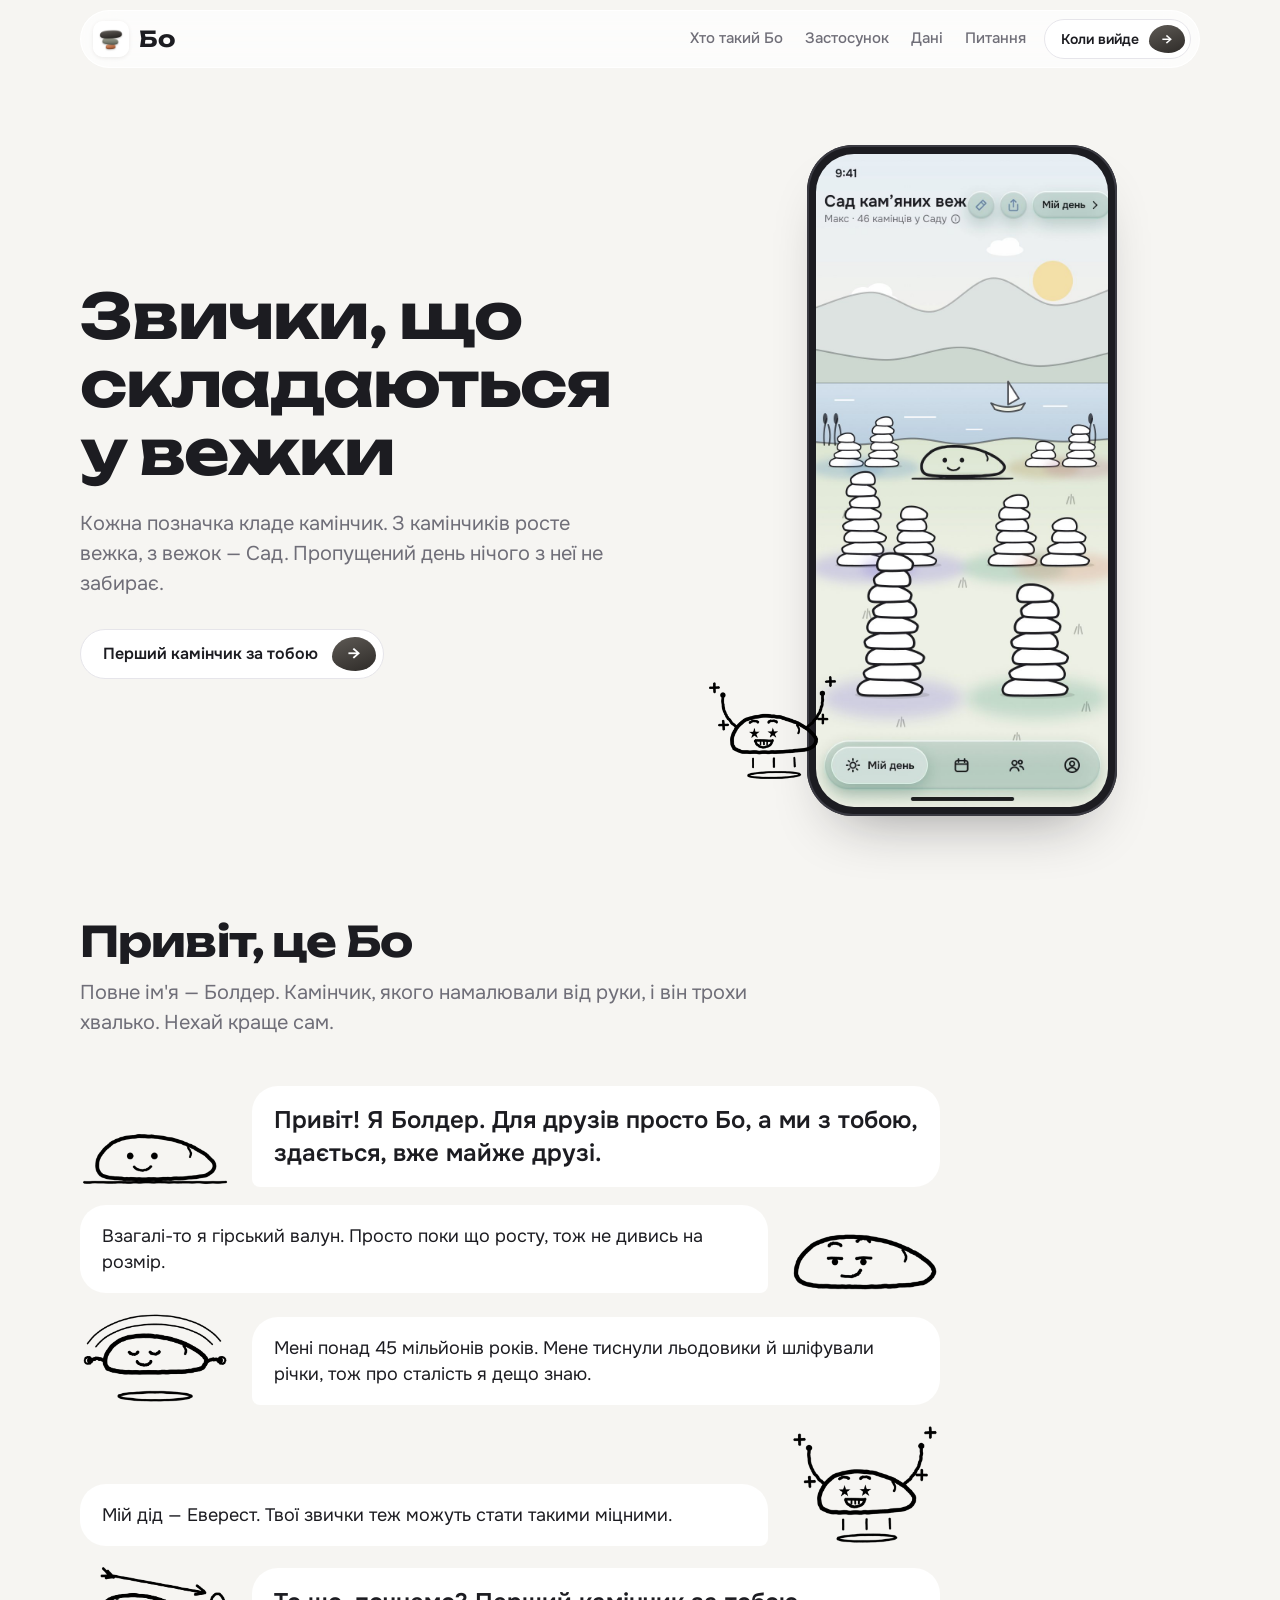
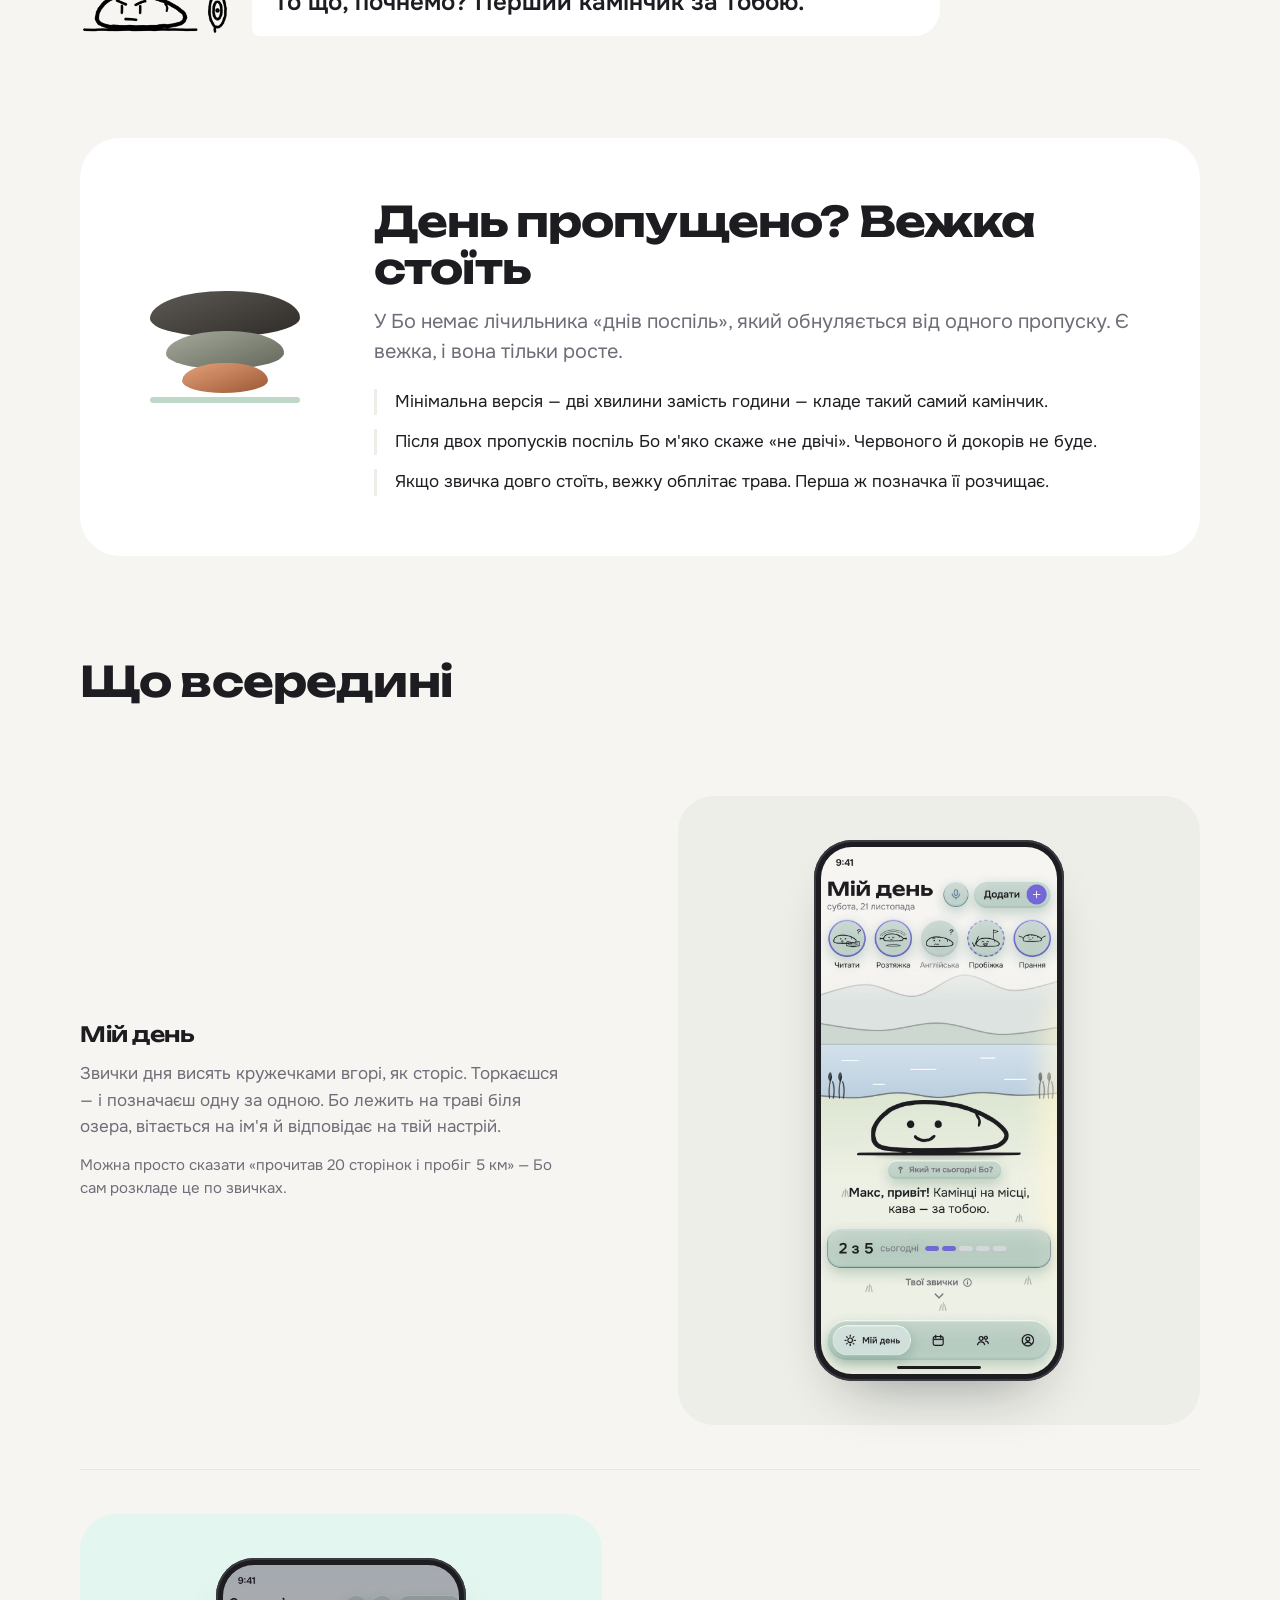
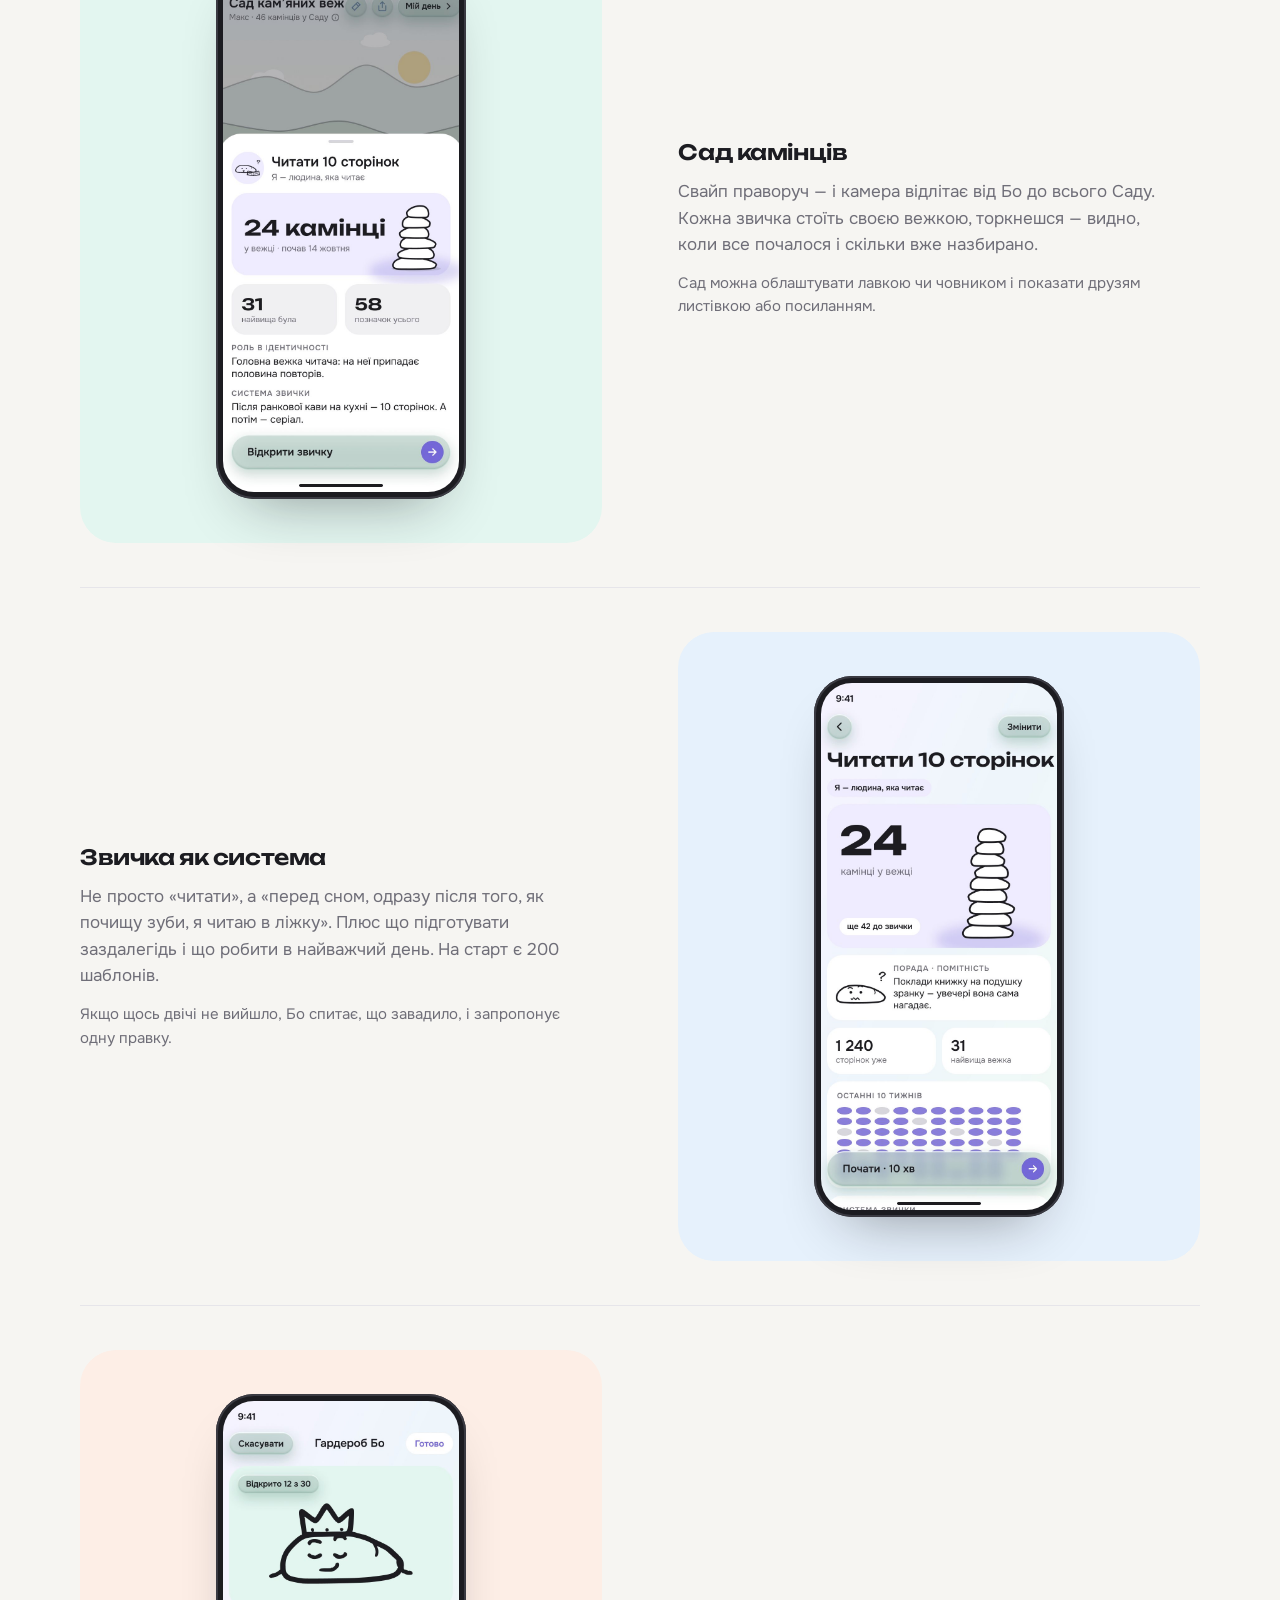
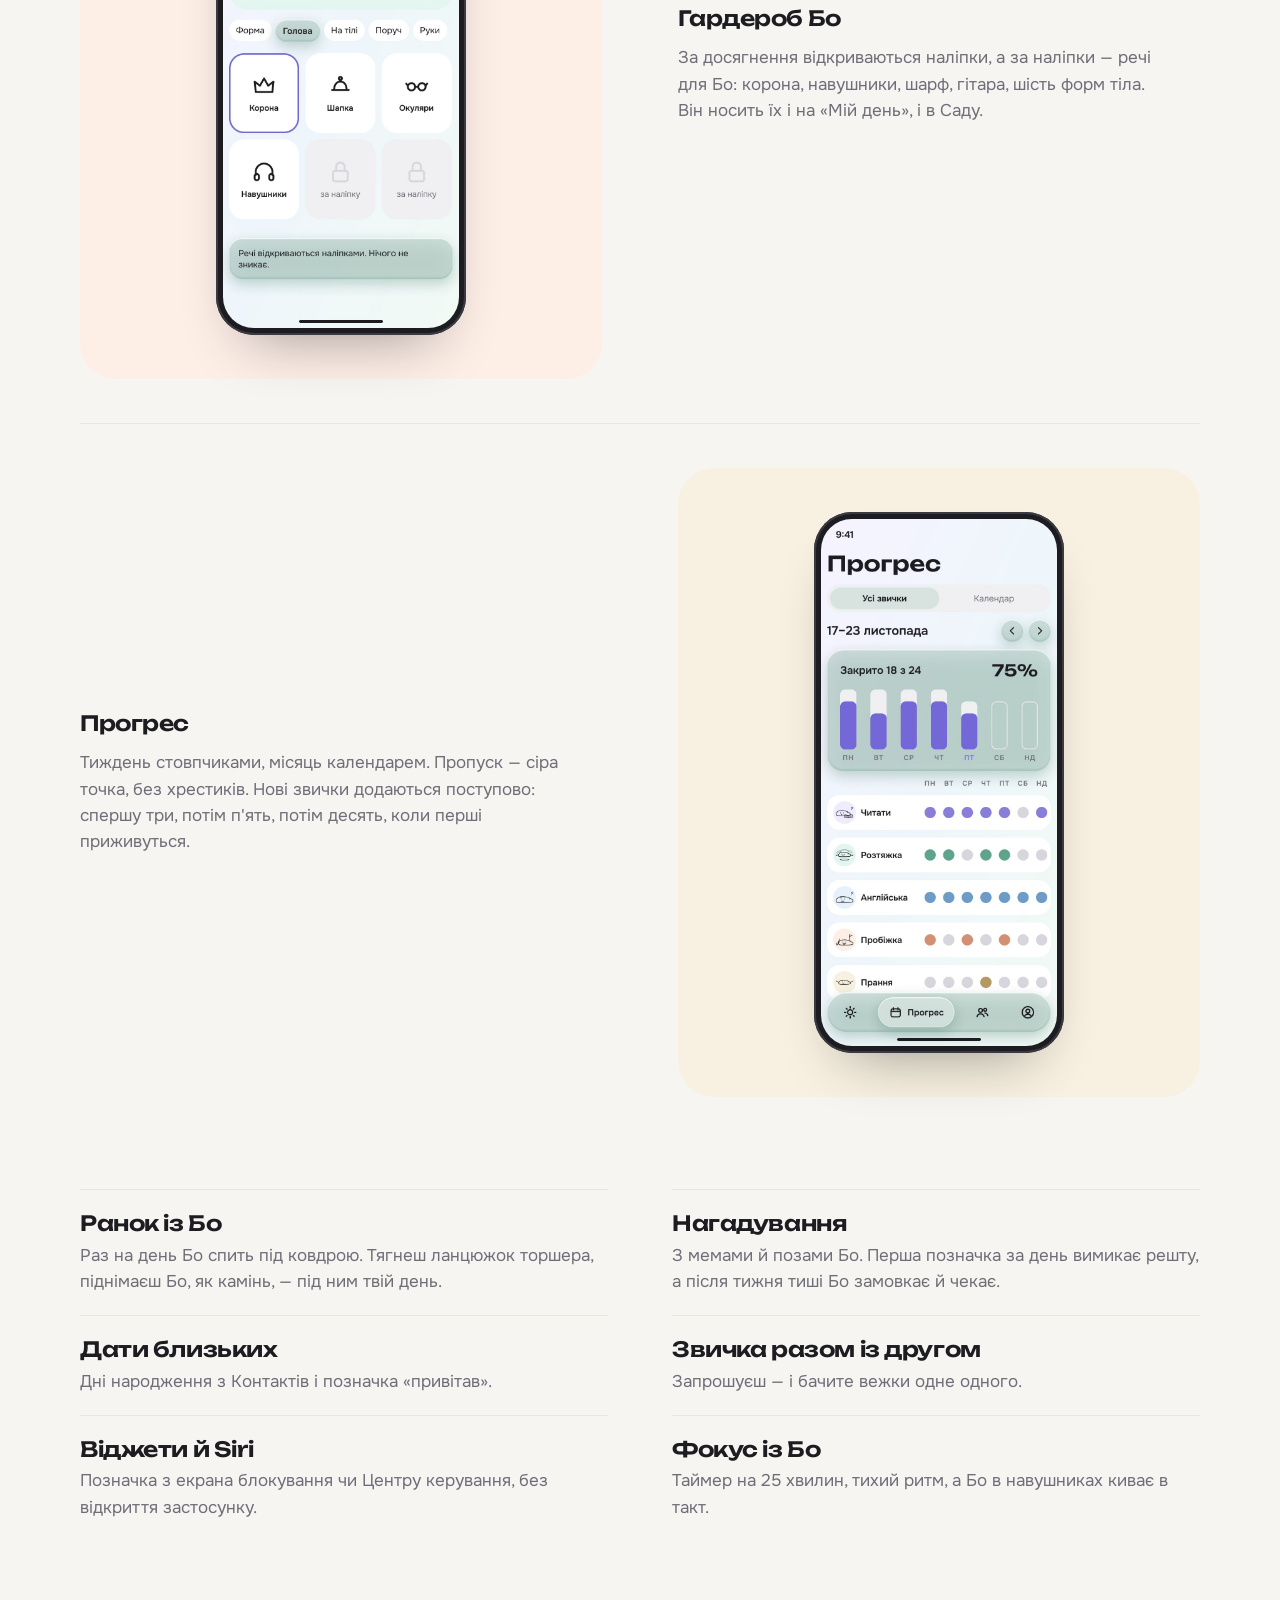
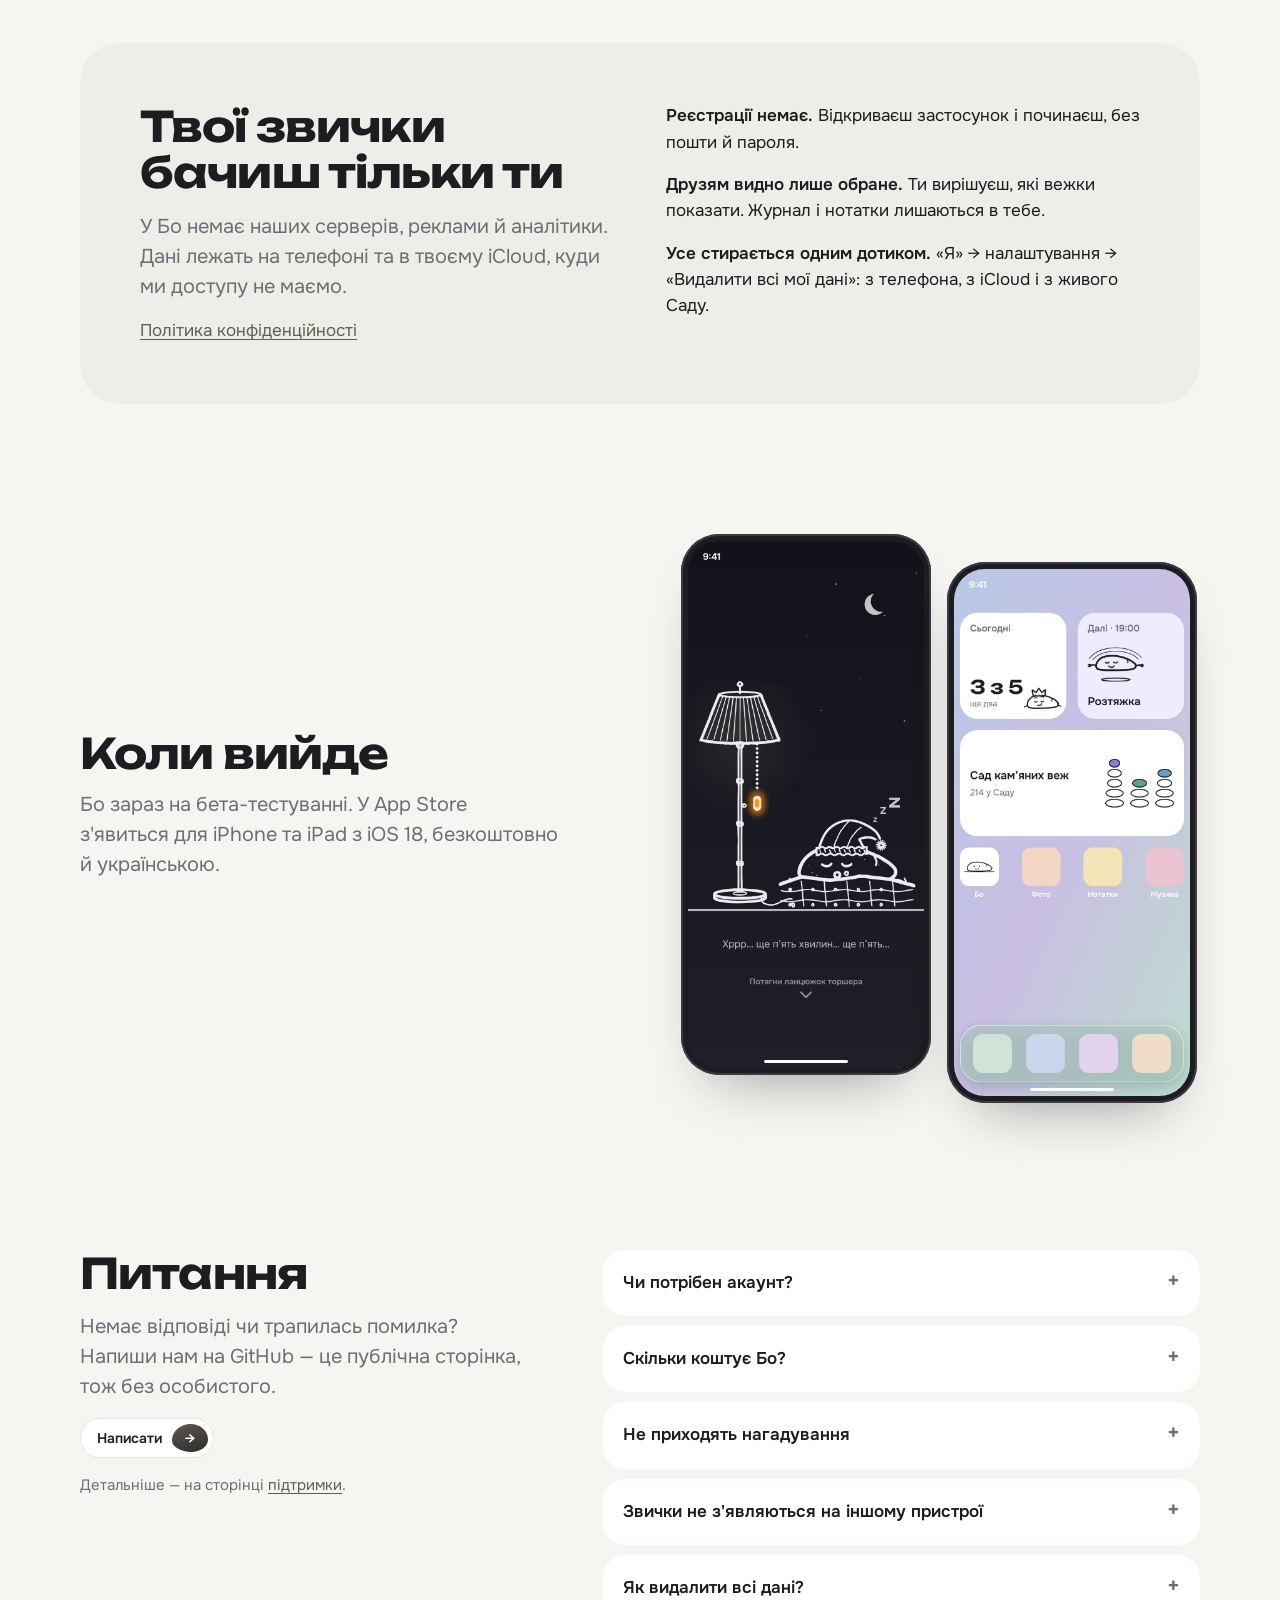
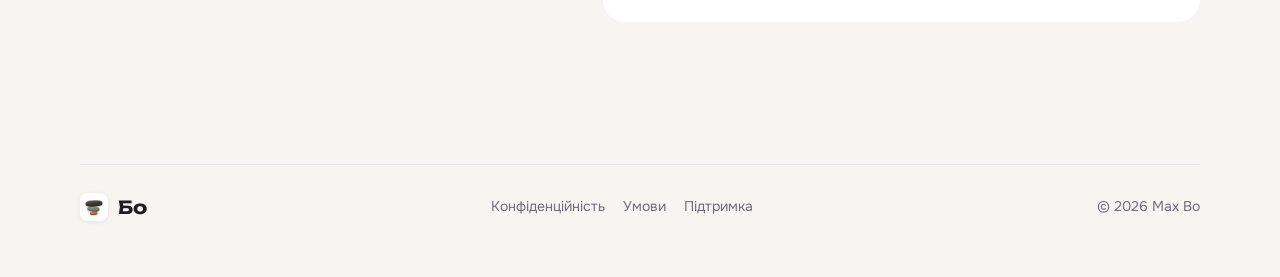
==== commit 5a321a19: "Сайт: гальковий акцент, простіша сторінка без шаблонних прийомів" ====
--- a/index.html
+++ b/index.html
@@ -3,47 +3,40 @@
 <head>
 <meta charset="utf-8">
 <meta name="viewport" content="width=device-width,initial-scale=1,viewport-fit=cover">
-<title>Бо — звички, що складаються у вежки</title>
-<meta name="description" content="Бо — трекер звичок і рутини з камінчиком-персонажем. Кожна позначка кладе камінчик у вежку, усі вежки разом — твій Сад. Без стріків, без докорів, без реклами й аналітики.">
-<meta property="og:title" content="Бо — звички, що складаються у вежки">
-<meta property="og:description" content="Перший камінчик за тобою. Трекер звичок без стріків і докорів: вежки камінців, Сад і мальований камінчик Бо.">
+<title>Бо · звички, що складаються у вежки</title>
+<meta name="description" content="Бо — трекер звичок для iPhone з камінчиком-персонажем. Кожна позначка кладе камінчик у вежку, а вежки разом стають Садом. Пропуск нічого не забирає.">
+<meta property="og:title" content="Бо · звички, що складаються у вежки">
+<meta property="og:description" content="Перший камінчик за тобою. Трекер звичок, у якому вежка не падає від пропуску.">
 <meta property="og:image" content="https://bo-habits.github.io/img/screens/garden.jpg">
-<meta name="theme-color" content="#F6F3FF" media="(prefers-color-scheme: light)">
-<meta name="theme-color" content="#16141F" media="(prefers-color-scheme: dark)">
+<meta name="theme-color" content="#F6F5F2" media="(prefers-color-scheme: light)">
+<meta name="theme-color" content="#121215" media="(prefers-color-scheme: dark)">
 <link rel="icon" href="/favicon.png">
 <link rel="apple-touch-icon" href="/apple-touch-icon.png">
-<link rel="stylesheet" href="/site.css?v=2">
+<link rel="stylesheet" href="/site.css?v=4">
 </head>
 <body>
 
 <header class="nav wrap">
-  <div class="bar glass">
+  <div class="bar">
     <a class="brand" href="/"><img src="/img/icon.png" alt="">Бо</a>
     <nav class="links" aria-label="Розділи">
-      <a href="#story">Історія</a>
-      <a href="#features">Можливості</a>
-      <a href="#how">Як це працює</a>
-      <a href="#privacy">Приватність</a>
-      <a href="#help">Допомога</a>
+      <a href="#bo">Хто такий Бо</a>
+      <a href="#app">Застосунок</a>
+      <a href="#privacy">Дані</a>
+      <a href="#help">Питання</a>
     </nav>
-    <a class="btn small accent" href="#soon" aria-label="Скоро в App Store"><span class="label">Скоро в App Store</span> <span class="arrow" aria-hidden="true">→</span></a>
+    <a class="btn small" href="#soon" aria-label="Коли вийде"><span class="label">Коли вийде</span> <span class="stone" aria-hidden="true">→</span></a>
   </div>
 </header>
 
 <main>
 
-<!-- Герой -->
 <section class="hero">
   <div class="wrap grid">
     <div>
-      <p class="eyebrow">Трекер звичок і рутини для iPhone</p>
-      <h1 style="margin-top:18px">Звички, що складаються <span class="soft">у&nbsp;вежки</span></h1>
-      <p class="lead">Кожна позначка кладе камінчик у вежку. Усі вежки разом — твій Сад. Камінці ніколи не зникають, а камінчик Бо підкаже, підбадьорить і пожартує, але не докорятиме.</p>
-      <div class="cta">
-        <a class="btn accent" href="#soon">Перший камінчик за тобою <span class="arrow" aria-hidden="true">→</span></a>
-        <a class="btn" href="#how">Як це працює <span class="arrow" aria-hidden="true">↓</span></a>
-      </div>
-      <p class="note">Безкоштовно · без реклами · без акаунта — лише твій iCloud</p>
+      <h1>Звички, що складаються у&nbsp;вежки</h1>
+      <p class="lead">Кожна позначка кладе камінчик. З камінчиків росте вежка, з вежок — Сад. Пропущений день нічого з неї не забирає.</p>
+      <a class="btn" href="#soon">Перший камінчик за тобою <span class="stone" aria-hidden="true">→</span></a>
     </div>
     <div class="stage">
       <div class="phone"><img src="/img/screens/garden.jpg" alt="Сад кам'яних веж: вежки камінців на траві біля озера, Бо посередині" width="390" height="844"></div>
@@ -52,260 +45,137 @@
   </div>
 </section>
 
-<!-- Історія Бо -->
-<section id="story">
-  <div class="wrap">
-    <div class="section-head reveal">
-      <p class="eyebrow">Легенда</p>
-      <h2>Камінчик, який поки що росте</h2>
-      <p class="lead">Бо — це Болдер, гірський валун. Він мальований від руки, говорить від першої особи, любить меми й ніколи не сумує через твої пропуски.</p>
-    </div>
-    <div class="story">
-      <article class="card big reveal">
-        <img src="/img/bo/calm.png" alt="Бо спокійно усміхається">
-        <span class="n">01</span>
-        <p>Привіт! Я Болдер. Для друзів просто Бо, а ми з тобою, здається, вже майже друзі.</p>
-      </article>
-      <article class="card reveal">
-        <img src="/img/bo/smug.png" alt="Бо задоволено мружиться">
-        <span class="n">02</span>
-        <p>Взагалі-то я гірський валун. Просто поки що росту, тож не дивись на розмір.</p>
-      </article>
-      <article class="card reveal">
-        <img src="/img/bo/meditate.png" alt="Бо медитує">
-        <span class="n">03</span>
-        <p>Мені понад 45 мільйонів років. Мене тиснули льодовики, шліфували річки, пекло сонце й морозили зими — тож я майже пізнав дзен.</p>
-      </article>
-      <article class="card reveal">
-        <img src="/img/bo/determined.png" alt="Бо налаштований">
-        <span class="n">04</span>
-        <p>Я знаю, як працює сталість, коли тяжко, як не розсипатися після падіння і як ставати міцнішим із кожним роком.</p>
-      </article>
-      <article class="card reveal" style="background:var(--mint)">
-        <img src="/img/bo/excited.png" alt="Бо в захваті">
-        <span class="n">05</span>
-        <p>Твої звички стануть міцними, як мій дід. Його звати Еверест — може, ти про нього вже знаєш.</p>
-      </article>
-      <article class="card big reveal" style="background:var(--peach); grid-column:1 / -1">
-        <img src="/img/bo/aim.png" alt="Бо цілиться">
-        <span class="n">06</span>
-        <p>То що, почнемо? Перший камінчик за тобою.</p>
-      </article>
-    </div>
-  </div>
-</section>
-
-<!-- Принципи -->
+<section id="bo" style="padding-top:0">
+  <div class="wrap">
+    <div class="head">
+      <h2>Привіт, це Бо</h2>
+      <p class="lead">Повне ім'я — Болдер. Камінчик, якого намалювали від руки, і він трохи хвалько. Нехай краще сам.</p>
+    </div>
+    <div class="talk">
+      <div class="line loud"><img src="/img/bo/calm.png" alt="Бо спокійно усміхається"><p class="bubble">Привіт! Я Болдер. Для друзів просто Бо, а ми з тобою, здається, вже майже друзі.</p></div>
+      <div class="line right"><img src="/img/bo/smug.png" alt="Бо задоволено мружиться"><p class="bubble">Взагалі-то я гірський валун. Просто поки що росту, тож не дивись на розмір.</p></div>
+      <div class="line"><img src="/img/bo/meditate.png" alt="Бо медитує"><p class="bubble">Мені понад 45 мільйонів років. Мене тиснули льодовики й шліфували річки, тож про сталість я дещо знаю.</p></div>
+      <div class="line right"><img src="/img/bo/excited.png" alt="Бо в захваті"><p class="bubble">Мій дід — Еверест. Твої звички теж можуть стати такими міцними.</p></div>
+      <div class="line loud"><img src="/img/bo/aim.png" alt="Бо цілиться"><p class="bubble">То що, почнемо? Перший камінчик за тобою.</p></div>
+    </div>
+  </div>
+</section>
+
 <section style="padding-top:0">
   <div class="wrap">
-    <div class="glass reveal" style="border-radius:40px; padding:clamp(28px,5vw,56px); display:grid; gap:18px">
-      <p class="eyebrow">Натяк, а не тиск</p>
-      <h2 style="max-width:880px">Без стріків. Без докорів. Без червоного.</h2>
-      <p class="lead" style="max-width:760px">Звичку формують повтори, а не «днів поспіль». Тому в Бо немає лічильника, який обнуляється від одного пропуску, — є вежка, що тільки росте, і м'який натяк «не пропускай двічі».</p>
-      <div class="pills">
-        <span class="pill" style="background:var(--lavender)">Мінімум на 2 хвилини теж рахується</span>
-        <span class="pill" style="background:var(--mint)">Один пропуск — норма</span>
-        <span class="pill" style="background:var(--sky)">Камінці ніколи не зникають</span>
-        <span class="pill" style="background:var(--peach)">Будь-яка позначка знімає решту нагадувань дня</span>
-        <span class="pill" style="background:var(--sand)">Усе, крім позначки, пропускається одним дотиком</span>
-      </div>
-    </div>
-  </div>
-</section>
-
-<!-- Головні можливості -->
-<section id="features" style="padding-top:0">
-  <div class="wrap">
-    <div class="section-head reveal">
-      <p class="eyebrow">Можливості</p>
-      <h2>Що вміє Бо</h2>
-    </div>
-
-    <div class="feature reveal">
-      <div class="text">
-        <p class="eyebrow">Мій день</p>
-        <h3>Увесь день — в одному погляді</h3>
-        <p class="quiet">Зверху — кружечки звичок дня, як сторіс: торкнись і позначай одну за одною. Посередині — Бо на траві біля озера, який вітається на ім'я й відповідає на твій настрій.</p>
-        <ul>
-          <li>Мінімальна версія звички — повноцінна позначка</li>
-          <li>Розкажи голосом «прочитав 20 сторінок і пробіг 5 км» — Бо сам розкладе по звичках</li>
-          <li>Настрій дня: «Втомлений» чи «Хворію» — і Бо попросить лише мінімум</li>
-        </ul>
-      </div>
-      <div class="media" style="background:var(--lavender)">
+    <div class="calm-block">
+      <div class="cairn" aria-hidden="true">
+        <i style="width:150px;height:46px;background:var(--pebble)"></i>
+        <i style="width:118px;height:38px;background:var(--slate)"></i>
+        <i style="width:86px;height:30px;background:var(--sandstone)"></i>
+        <span class="grass"></span>
+      </div>
+      <div>
+        <h2>День пропущено? Вежка стоїть</h2>
+        <p class="lead" style="margin-top:16px">У Бо немає лічильника «днів поспіль», який обнуляється від одного пропуску. Є вежка, і вона тільки росте.</p>
+        <div class="facts">
+          <p>Мінімальна версія — дві хвилини замість години — кладе такий самий камінчик.</p>
+          <p>Після двох пропусків поспіль Бо м'яко скаже «не двічі». Червоного й докорів не буде.</p>
+          <p>Якщо звичка довго стоїть, вежку обплітає трава. Перша ж позначка її розчищає.</p>
+        </div>
+      </div>
+    </div>
+  </div>
+</section>
+
+<section id="app" style="padding-top:0">
+  <div class="wrap">
+    <div class="head">
+      <h2>Що всередині</h2>
+    </div>
+
+    <div class="feature">
+      <div class="text">
+        <h3>Мій день</h3>
+        <p class="quiet">Звички дня висять кружечками вгорі, як сторіс. Торкаєшся — і позначаєш одну за одною. Бо лежить на траві біля озера, вітається на ім'я й відповідає на твій настрій.</p>
+        <p class="aside">Можна просто сказати «прочитав 20 сторінок і пробіг 5 км» — Бо сам розкладе це по звичках.</p>
+      </div>
+      <div class="media" style="background:var(--stone)">
         <div class="phone sm"><img src="/img/screens/today.jpg" alt="Екран «Мій день»" loading="lazy" width="390" height="844"></div>
       </div>
     </div>
 
-    <div class="feature flip reveal">
-      <div class="text">
-        <p class="eyebrow">Сад камінців</p>
-        <h3>Прогрес, який видно здалеку</h3>
-        <p class="quiet">Свайп праворуч — і камера відлітає від Бо до цілого Саду: кожна звичка стоїть своєю вежкою, вежки однієї ідентичності — поруч. Чим більше повторів, тим вища вежка.</p>
-        <ul>
-          <li>Довга пауза — вежку обплітає трава, перша позначка її очищає</li>
-          <li>Облаштуй Сад: лавка, ліхтарик, човник, ліс чи океан</li>
-          <li>Поділися листівкою Саду або живим Садом із друзями</li>
-        </ul>
+    <div class="feature flip">
+      <div class="text">
+        <h3>Сад камінців</h3>
+        <p class="quiet">Свайп праворуч — і камера відлітає від Бо до всього Саду. Кожна звичка стоїть своєю вежкою, торкнешся — видно, коли все почалося і скільки вже назбирано.</p>
+        <p class="aside">Сад можна облаштувати лавкою чи човником і показати друзям листівкою або посиланням.</p>
       </div>
       <div class="media" style="background:var(--mint)">
-        <div class="phone sm"><img src="/img/screens/tower.jpg" alt="Аркуш вежки в Саду: висота, коли почав, формула звички" loading="lazy" width="390" height="844"></div>
-      </div>
-    </div>
-
-    <div class="feature reveal">
-      <div class="text">
-        <p class="eyebrow">Система звички</p>
-        <h3>Не просто «читати», а коли, де й після чого</h3>
-        <p class="quiet">Кожна звичка — маленька система: ким ти стаєш, коли і де, після якої звички, що підготувати заздалегідь, яку приємність собі дати після й що робити в найважчий день.</p>
-        <ul>
-          <li>200 готових шаблонів у восьми темах</li>
-          <li>Межа звички від 28 днів із позначкою — потім вона «здобута»</li>
-          <li>Пропустив двічі — Бо спитає, що завадило, і запропонує одну правку</li>
-        </ul>
+        <div class="phone sm"><img src="/img/screens/tower.jpg" alt="Аркуш вежки в Саду" loading="lazy" width="390" height="844"></div>
+      </div>
+    </div>
+
+    <div class="feature">
+      <div class="text">
+        <h3>Звичка як система</h3>
+        <p class="quiet">Не просто «читати», а «перед сном, одразу після того, як почищу зуби, я читаю в ліжку». Плюс що підготувати заздалегідь і що робити в найважчий день. На старт є 200 шаблонів.</p>
+        <p class="aside">Якщо щось двічі не вийшло, Бо спитає, що завадило, і запропонує одну правку.</p>
       </div>
       <div class="media" style="background:var(--sky)">
         <div class="phone sm"><img src="/img/screens/habit.jpg" alt="Екран звички з вежкою на 24 камінці" loading="lazy" width="390" height="844"></div>
       </div>
     </div>
 
-    <div class="feature flip reveal">
-      <div class="text">
-        <p class="eyebrow">Гардероб Бо</p>
-        <h3>Наліпки за досягнення, речі — для Бо</h3>
-        <p class="quiet">Досягнення відкривають наліпки-пози, а наліпки відкривають речі в гардеробі: шість форм тіла, корона, навушники, шарф, гітара й ще пів сотні речей. Бо носить їх скрізь — на «Мій день», у Саду й у картці для друзів.</p>
-        <ul>
-          <li>114 мальованих поз — і в іконках звичок, і в сповіщеннях</li>
-          <li>Відкрита річ лишається назавжди</li>
-        </ul>
+    <div class="feature flip">
+      <div class="text">
+        <h3>Гардероб Бо</h3>
+        <p class="quiet">За досягнення відкриваються наліпки, а за наліпки — речі для Бо: корона, навушники, шарф, гітара, шість форм тіла. Він носить їх і на «Мій день», і в Саду.</p>
       </div>
       <div class="media" style="background:var(--peach)">
-        <div class="phone sm"><img src="/img/screens/wardrobe.jpg" alt="Гардероб Бо: корона, шапка, окуляри, навушники" loading="lazy" width="390" height="844"></div>
-      </div>
-    </div>
-
-    <div class="feature reveal">
-      <div class="text">
-        <p class="eyebrow">Прогрес</p>
-        <h3>Тиждень і місяць — без оцінок</h3>
-        <p class="quiet">Діаграма тижня, точки кожної звички, календар місяця й дорожня карта: перший тиждень — три звички, далі п'ять і десять, коли попередні приживуться.</p>
-        <ul>
-          <li>Пропуск — сіра точка, а не червоний хрестик</li>
-          <li>«Я через 3 місяці» — прогноз, який ніколи не малює менше, ніж є зараз</li>
-        </ul>
+        <div class="phone sm"><img src="/img/screens/wardrobe.jpg" alt="Гардероб Бо" loading="lazy" width="390" height="844"></div>
+      </div>
+    </div>
+
+    <div class="feature">
+      <div class="text">
+        <h3>Прогрес</h3>
+        <p class="quiet">Тиждень стовпчиками, місяць календарем. Пропуск — сіра точка, без хрестиків. Нові звички додаються поступово: спершу три, потім п'ять, потім десять, коли перші приживуться.</p>
       </div>
       <div class="media" style="background:var(--sand)">
-        <div class="phone sm"><img src="/img/screens/progress.jpg" alt="Екран «Прогрес»: закрито 18 з 24, діаграма тижня" loading="lazy" width="390" height="844"></div>
-      </div>
-    </div>
-  </div>
-</section>
-
-<!-- Ще можливості -->
-<section style="padding-top:0">
-  <div class="wrap">
-    <div class="section-head reveal">
-      <p class="eyebrow">І ще</p>
-      <h2>Дрібниці, які роблять звичку легкою</h2>
-    </div>
-    <div class="bento">
-      <div class="tile wide pad-bo reveal" style="background:#16141F; color:#F2F1F5">
-        <h3>Ранок із Бо</h3>
-        <p style="color:#A3A2AD">Раз на день Бо спить у ліжку в нічному ковпаку. Потягни ланцюжок торшера — вмикається світло. Підніми Бо, як камінь, — під ним твій день.</p>
-        <img class="bo" src="/img/bo/meditate.png" alt="" style="filter:invert(.94)">
-      </div>
-      <div class="tile reveal" style="background:var(--surface)">
-        <h3>Нагадування з мемами</h3>
-        <p>М'які, з позою Бо. Перша позначка знімає решту дня. Після тижня тиші — чесна пауза.</p>
-      </div>
-      <div class="tile reveal" style="background:var(--rose)">
-        <h3>Дати близьких</h3>
-        <p>Дні народження з Контактів, річниці й позначка «привітав».</p>
-      </div>
-      <div class="tile reveal" style="background:var(--mint)">
-        <h3>Разом із другом</h3>
-        <p>Запроси друга до звички — і бачте вежки одне одного.</p>
-      </div>
-      <div class="tile reveal" style="background:var(--sky)">
-        <h3>Віджети й Siri</h3>
-        <p>«Далі», «Сьогодні», екран блокування, Центр керування — позначка без відкриття застосунку.</p>
-      </div>
-      <div class="tile pad-bo reveal" style="background:var(--lavender)">
-        <h3>Фокус із Бо</h3>
-        <p>Таймер на 15, 25 чи 45 хвилин, тихий ритм — і Бо в навушниках киває в такт.</p>
-        <img class="bo" src="/img/bo/vibe.png" alt="">
-      </div>
-      <div class="tile reveal" style="background:var(--sand)">
-        <h3>У відпустці</h3>
-        <p>Режим дня на час поїздки: нагадування мовчать, вежки чекають.</p>
-      </div>
-    </div>
-  </div>
-</section>
-
-<!-- Як це працює -->
-<section id="how" style="padding-top:0">
-  <div class="wrap">
-    <div class="section-head reveal">
-      <p class="eyebrow">Як це працює</p>
-      <h2>Чотири кроки від наміру до Саду</h2>
-    </div>
-    <div class="steps">
-      <div class="step reveal">
-        <span class="num">1</span>
-        <h3>Обери, ким стаєш</h3>
-        <p>«Я людина, яка читає». Звичка — це повтори, які формують ідентичність.</p>
-      </div>
-      <div class="step reveal">
-        <span class="num">2</span>
-        <h3>Склади систему</h3>
-        <p>Коли, де, після чого — і мінімум на дві хвилини для важкого дня.</p>
-      </div>
-      <div class="step reveal">
-        <span class="num">3</span>
-        <h3>Познач — і камінчик ліг</h3>
-        <p>Повна позначка чи мінімум — однаково камінчик у вежку. Пропуск нічого не забирає.</p>
-      </div>
-      <div class="step reveal">
-        <span class="num">4</span>
-        <h3>Дивись, як росте Сад</h3>
-        <p>Вежки складаються в Сад, а звичка через 28+ днів стає «здобутою».</p>
-      </div>
-    </div>
-  </div>
-</section>
-
-<!-- Приватність -->
+        <div class="phone sm"><img src="/img/screens/progress.jpg" alt="Екран «Прогрес»" loading="lazy" width="390" height="844"></div>
+      </div>
+    </div>
+
+    <div class="more" style="margin-top:clamp(28px,4vw,48px)">
+      <div><h3>Ранок із Бо</h3><p>Раз на день Бо спить під ковдрою. Тягнеш ланцюжок торшера, піднімаєш Бо, як камінь, — під ним твій день.</p></div>
+      <div><h3>Нагадування</h3><p>З мемами й позами Бо. Перша позначка за день вимикає решту, а після тижня тиші Бо замовкає й чекає.</p></div>
+      <div><h3>Дати близьких</h3><p>Дні народження з Контактів і позначка «привітав».</p></div>
+      <div><h3>Звичка разом із другом</h3><p>Запрошуєш — і бачите вежки одне одного.</p></div>
+      <div><h3>Віджети й Siri</h3><p>Позначка з екрана блокування чи Центру керування, без відкриття застосунку.</p></div>
+      <div><h3>Фокус із Бо</h3><p>Таймер на 25 хвилин, тихий ритм, а Бо в навушниках киває в такт.</p></div>
+    </div>
+  </div>
+</section>
+
 <section id="privacy" style="padding-top:0">
   <div class="wrap">
-    <div class="privacy glass reveal">
-      <div style="display:grid; gap:18px">
-        <p class="eyebrow">Приватність</p>
-        <h2>Твої звички — тільки твої</h2>
-        <p class="lead">У Бо немає наших серверів, реклами й аналітики. Акаунт — це твій iCloud: дані лежать на пристрої й у твоїй приватній базі Apple, якої не бачимо навіть ми.</p>
-        <p><a href="/privacy/">Політика конфіденційності →</a></p>
-      </div>
-      <ul>
-        <li><span class="dot">1</span><div><b>Без реєстрації</b><span>Ні пошти, ні пароля. Відкрив — і почав.</span></div></li>
-        <li><span class="dot">2</span><div><b>Ділишся лише тим, що обрав</b><span>Сад для друзів — тільки обрані вежки, без журналу й нотаток.</span></div></li>
-        <li><span class="dot">3</span><div><b>Без трекерів</b><span>Жодних сторонніх SDK, реклами чи продажу даних.</span></div></li>
-        <li><span class="dot">4</span><div><b>Видалення одним дотиком</b><span>«Я» → налаштування → «Видалити всі мої дані» — з пристрою, iCloud і живого Саду.</span></div></li>
-      </ul>
-    </div>
-  </div>
-</section>
-
-<!-- Ранок і віджети: дві картинки -->
+    <div class="privacy">
+      <div style="display:grid; gap:16px; align-content:start">
+        <h2>Твої звички бачиш тільки ти</h2>
+        <p class="lead">У Бо немає наших серверів, реклами й аналітики. Дані лежать на телефоні та в твоєму iCloud, куди ми доступу не маємо.</p>
+        <p><a href="/privacy/">Політика конфіденційності</a></p>
+      </div>
+      <div class="points">
+        <p><b>Реєстрації немає.</b> Відкриваєш застосунок і починаєш, без пошти й пароля.</p>
+        <p><b>Друзям видно лише обране.</b> Ти вирішуєш, які вежки показати. Журнал і нотатки лишаються в тебе.</p>
+        <p><b>Усе стирається одним дотиком.</b> «Я» → налаштування → «Видалити всі мої дані»: з телефона, з iCloud і з живого Саду.</p>
+      </div>
+    </div>
+  </div>
+</section>
+
 <section id="soon" style="padding-top:0">
   <div class="wrap">
-    <div class="feature reveal" style="border:0">
-      <div class="text">
-        <p class="eyebrow">Скоро</p>
-        <h2>Бо вже тестується на iPhone</h2>
-        <p class="lead">Застосунок зараз у бета-тестуванні й незабаром з'явиться в App Store для iPhone та iPad з iOS 18 і новіших. Безкоштовно, українською.</p>
-        <div class="cta" style="display:flex; gap:12px; flex-wrap:wrap; margin-top:8px">
-          <a class="btn accent" href="/support/">Питання чи ідея? <span class="arrow" aria-hidden="true">→</span></a>
-        </div>
+    <div class="feature" style="border:0; padding-top:0">
+      <div class="text">
+        <h2>Коли вийде</h2>
+        <p class="lead">Бо зараз на бета-тестуванні. У App Store з'явиться для iPhone та iPad з iOS 18, безкоштовно й українською.</p>
       </div>
       <div class="media" style="background:transparent; display:flex; gap:16px; justify-content:center; padding:0">
         <div class="phone sm"><img src="/img/screens/morning.jpg" alt="Ранок із Бо: темна кімната, торшер і Бо, що спить" loading="lazy" width="390" height="844"></div>
@@ -315,27 +185,20 @@
   </div>
 </section>
 
-<!-- Допомога -->
 <section id="help" style="padding-top:0">
   <div class="wrap help">
-    <div style="display:grid; gap:18px">
-      <p class="eyebrow">Допомога</p>
-      <h2>Куди звертатись</h2>
-      <p class="lead">Помилка, ідея чи питання — напиши, ми відповідаємо в міру сил.</p>
-      <div class="contact glass">
-        <h3>Написати нам</h3>
-        <p class="quiet">Відкрий звернення на GitHub (потрібен безкоштовний акаунт). Повідомлення там публічні, тож не пиши нічого особистого.</p>
-        <p><a class="btn small accent" href="https://github.com/bo-habits/bo-habits.github.io/issues/new">Нове звернення <span class="arrow" aria-hidden="true">→</span></a></p>
-        <p class="quiet" style="font-size:15px">Більше відповідей — на сторінці <a href="/support/">підтримки</a>.</p>
-      </div>
+    <div style="display:grid; gap:16px">
+      <h2>Питання</h2>
+      <p class="lead">Немає відповіді чи трапилась помилка? Напиши нам на GitHub — це публічна сторінка, тож без особистого.</p>
+      <p><a class="btn small" href="https://github.com/bo-habits/bo-habits.github.io/issues/new">Написати <span class="stone" aria-hidden="true">→</span></a></p>
+      <p class="quiet" style="font-size:15px">Детальніше — на сторінці <a href="/support/">підтримки</a>.</p>
     </div>
     <div class="faq">
-      <details><summary>Чи потрібен акаунт?</summary><p>Ні. Твій «акаунт» у Бо — це iCloud. Увійди з тим самим Apple ID на iPhone чи iPad — і звички з'являться всюди.</p></details>
-      <details><summary>Скільки коштує Бо?</summary><p>Бо безкоштовний. Без реклами й без підписок.</p></details>
-      <details><summary>Що буде, якщо я пропущу день?</summary><p>Нічого страшного: камінці лишаються у вежці. Один пропуск — норма, на другий поспіль Бо м'яко нагадає «не двічі». Довга пауза — вежку обплітає трава, перша ж позначка її очищає.</p></details>
-      <details><summary>Не приходять нагадування</summary><p>Параметри → Сповіщення → Бо — увімкни сповіщення. Перевір також режими зосередження й тихі години в Бо: «Я» → налаштування → «Нагадування».</p></details>
-      <details><summary>Звички не з'являються на іншому пристрої</summary><p>На обох пристроях має бути той самий Apple ID і ввімкнений iCloud для Бо. Стан видно в «Я» → налаштування → «iCloud». Синхронізація триває кілька хвилин.</p></details>
-      <details><summary>Як видалити всі дані?</summary><p>«Я» → налаштування → «Видалити всі мої дані». Зникне все: на пристрої, в iCloud, а також твій живий Сад і запрошення.</p></details>
+      <details><summary>Чи потрібен акаунт?</summary><p>Ні. Бо синхронізується через твій iCloud: увійди з тим самим Apple ID на iPhone чи iPad, і звички з'являться всюди.</p></details>
+      <details><summary>Скільки коштує Бо?</summary><p>Нічого. Реклами й підписок теж немає.</p></details>
+      <details><summary>Не приходять нагадування</summary><p>Параметри → Сповіщення → Бо, увімкни сповіщення. Ще перевір режими зосередження і тихі години в Бо: «Я» → налаштування → «Нагадування».</p></details>
+      <details><summary>Звички не з'являються на іншому пристрої</summary><p>На обох має бути той самий Apple ID і ввімкнений iCloud для Бо. Стан видно в «Я» → налаштування → «iCloud». Синхронізація займає кілька хвилин.</p></details>
+      <details><summary>Як видалити всі дані?</summary><p>«Я» → налаштування → «Видалити всі мої дані». Зникне все: на пристрої, в iCloud, а ще твій живий Сад і запрошення.</p></details>
     </div>
   </div>
 </section>
@@ -350,23 +213,9 @@
       <a href="/terms/">Умови</a>
       <a href="/support/">Підтримка</a>
     </nav>
-    <span>© 2026 Max Bo · Зроблено з камінчиків</span>
+    <span>© 2026 Max Bo</span>
   </div>
 </footer>
 
-<script>
-  // плавна поява секцій; без підтримки чи зі «зменшенням руху» усе видно одразу
-  (function () {
-    var items = document.querySelectorAll(".reveal");
-    if (!("IntersectionObserver" in window) || matchMedia("(prefers-reduced-motion: reduce)").matches) {
-      items.forEach(function (el) { el.classList.add("in"); });
-      return;
-    }
-    var io = new IntersectionObserver(function (entries) {
-      entries.forEach(function (e) { if (e.isIntersecting) { e.target.classList.add("in"); io.unobserve(e.target); } });
-    }, { rootMargin: "0px 0px -8% 0px" });
-    items.forEach(function (el) { io.observe(el); });
-  })();
-</script>
 </body>
 </html>
--- a/site.css
+++ b/site.css
@@ -1,5 +1,6 @@
-/* Бо — сайт. Стиль «Місто» з брендбуку: пастельний градієнт, біле скло, один акцент (лаванда),
-   Unbounded — заголовки й великі числа, Onest — увесь текст. Шрифти — локально (OFL), без сторонніх запитів. */
+/* Бо — сайт. Брендбук «Місто»: спокійна основа (режим «Спокійно» застосунку), біле скло,
+   один акцент — галька (сланець), кнопка — пігулка з камінцем. Unbounded — заголовки, Onest — текст.
+   Шрифти локально (OFL), без сторонніх запитів. */
 @font-face { font-family:"Unbounded"; font-weight:700; font-display:swap; src:url("/fonts/Unbounded-Bold.woff") format("woff"); }
 @font-face { font-family:"Unbounded"; font-weight:600; font-display:swap; src:url("/fonts/Unbounded-SemiBold.woff") format("woff"); }
 @font-face { font-family:"Onest"; font-weight:400; font-display:swap; src:url("/fonts/Onest-Regular.woff") format("woff"); }
@@ -7,166 +8,147 @@
 @font-face { font-family:"Onest"; font-weight:600; font-display:swap; src:url("/fonts/Onest-SemiBold.woff") format("woff"); }
 
 :root {
-  --bg1:#F6F3FF; --bg2:#EEF6FB; --bg3:#F2FAF5;
+  --bg:#F6F5F2;
   --ink:#1C1C21; --quiet:#6F6E78; --line:#E6E5EA; --chip:#F0EFF2; --surface:#FFFFFF;
-  --accent:#7467D8; --accent-soft:#EFECFF; --pine:#2F6E58;
-  --lavender:#EFECFF; --mint:#E3F6F0; --sky:#E6F1FC; --peach:#FDEEE6; --sand:#F8F1E1; --rose:#F8ECF0;
-  --glass:rgba(255,255,255,.62); --glass-edge:rgba(255,255,255,.9); --shadow:0 18px 50px -22px rgba(31,90,69,.28);
+  /* галька: сланець — акцент тексту й позначок, вугільна галька — кнопки, пісковик — тепла дрібниця */
+  --accent:#5B6152; --accent-soft:#ECEEE7;
+  --pebble:linear-gradient(160deg,#5E5A55,#2E2B28);
+  --slate:linear-gradient(160deg,#A6AA9C,#62675B);
+  --sandstone:linear-gradient(160deg,#E3A27A,#9C5734);
+  --mint:#E3F6F0; --sky:#E6F1FC; --peach:#FDEEE6; --sand:#F8F1E1; --stone:#ECEEE7;
+  --glass:rgba(255,255,255,.7); --glass-edge:rgba(255,255,255,.95);
   --bo-filter:none;
   --radius:28px; --gutter:16px;
   color-scheme: light dark;
 }
 @media (prefers-color-scheme: dark) {
   :root {
-    --bg1:#16141F; --bg2:#12171E; --bg3:#131A17;
+    --bg:#121215;
     --ink:#F2F1F5; --quiet:#A3A2AD; --line:#2E2E35; --chip:#2A2A30; --surface:#1E1E23;
-    --accent:#A79CF5; --accent-soft:#2A2740; --pine:#7ED9B6;
-    --lavender:#2A2740; --mint:#1E3530; --sky:#1F2D3D; --peach:#3A2A24; --sand:#36301F; --rose:#382630;
-    --glass:rgba(30,42,38,.55); --glass-edge:rgba(94,127,114,.45); --shadow:0 18px 50px -22px rgba(0,0,0,.7);
+    --accent:#B3B8A6; --accent-soft:#2A2D27;
+    --pebble:linear-gradient(160deg,#8A857F,#5E5A55);
+    --mint:#1E3530; --sky:#1F2D3D; --peach:#3A2A24; --sand:#36301F; --stone:#26282A;
+    --glass:rgba(30,30,35,.7); --glass-edge:rgba(255,255,255,.08);
     --bo-filter:invert(.94);
   }
 }
 
 * { box-sizing:border-box; }
-html { -webkit-text-size-adjust:100%; scroll-behavior:smooth; }
-@media (prefers-reduced-motion: reduce) { html { scroll-behavior:auto; } }
+html { -webkit-text-size-adjust:100%; }
 body {
-  margin:0; color:var(--ink); background:var(--bg2);
-  background:linear-gradient(115deg,var(--bg1),var(--bg2) 50%,var(--bg3)) fixed;
+  margin:0; color:var(--ink); background:var(--bg);
   font:400 17px/1.55 "Onest",-apple-system,system-ui,sans-serif;
   -webkit-font-smoothing:antialiased; overflow-x:hidden;
 }
 img { max-width:100%; display:block; }
-a { color:var(--accent); }
-.wrap { width:min(1160px, 100% - 2*var(--gutter)); margin-inline:auto; }
+a { color:var(--accent); text-underline-offset:3px; }
+.wrap { width:min(1120px, 100% - 2*var(--gutter)); margin-inline:auto; }
 
-h1,h2,h3,.display { font-family:"Unbounded","Onest",sans-serif; font-weight:700; letter-spacing:-.02em; line-height:1.08; margin:0; }
-h1 { font-size:clamp(30px, 5.2vw, 64px); }
-h2 { font-size:clamp(26px, 4.6vw, 52px); }
-h1, h2, h3 { overflow-wrap:break-word; }
-h3 { font-size:clamp(19px, 2vw, 23px); font-weight:600; line-height:1.2; }
+h1,h2,h3 { font-family:"Unbounded","Onest",sans-serif; font-weight:700; letter-spacing:-.02em; line-height:1.1; margin:0; overflow-wrap:break-word; }
+h1 { font-size:clamp(32px, 5.2vw, 62px); }
+h2 { font-size:clamp(26px, 3.6vw, 42px); }
+h3 { font-size:clamp(18px, 1.8vw, 21px); font-weight:600; line-height:1.25; }
 p { margin:0; }
-.lead { font-size:clamp(18px, 1.9vw, 21px); color:var(--quiet); line-height:1.5; }
-.eyebrow { font:600 13px/1 "Onest",sans-serif; letter-spacing:.14em; text-transform:uppercase; color:var(--accent); }
+.lead { font-size:clamp(18px, 1.8vw, 20px); color:var(--quiet); line-height:1.5; }
 .quiet { color:var(--quiet); }
-
-/* скло */
-.glass {
-  background:var(--glass); border:1px solid var(--glass-edge);
-  -webkit-backdrop-filter:blur(20px) saturate(1.4); backdrop-filter:blur(20px) saturate(1.4);
-  box-shadow:var(--shadow);
-}
 
 /* навігація */
 .nav { position:sticky; top:10px; z-index:20; margin-top:10px; }
-.nav .bar { display:flex; align-items:center; gap:18px; padding:8px 8px 8px 12px; border-radius:999px; }
+.nav .bar { display:flex; align-items:center; gap:18px; padding:8px 8px 8px 12px; border-radius:999px;
+  background:var(--glass); border:1px solid var(--glass-edge); -webkit-backdrop-filter:blur(18px); backdrop-filter:blur(18px); }
 .brand { display:flex; align-items:center; gap:10px; text-decoration:none; color:var(--ink); font:700 22px/1 "Unbounded",sans-serif; }
-.brand img { width:36px; height:36px; border-radius:10px; box-shadow:0 2px 8px rgba(0,0,0,.08); }
+.brand img { width:36px; height:36px; border-radius:10px; box-shadow:0 1px 4px rgba(0,0,0,.08); }
 .nav .links { display:flex; gap:22px; margin-left:auto; }
-.nav .links a { color:var(--ink); text-decoration:none; font-weight:500; font-size:15px; opacity:.75; }
-.nav .links a:hover { opacity:1; }
+.nav .links a { color:var(--quiet); text-decoration:none; font-weight:500; font-size:15px; }
+.nav .links a:hover, .nav .links a[aria-current] { color:var(--ink); }
 @media (max-width: 860px) { .nav .links { display:none; } .nav .bar .btn { margin-left:auto; } }
-@media (max-width: 420px) { .nav .bar .btn .label { display:none; } .nav .bar .btn { padding-left:5px; } .btn { font-size:15px; } }
+@media (max-width: 420px) { .nav .bar .btn .label { display:none; } .nav .bar .btn { padding-left:5px; } }
 
-/* кнопки «Місто»: пігулка з круглою стрілкою */
+/* кнопка «Місто»: пігулка, праворуч — камінець */
 .btn {
-  display:inline-flex; align-items:center; gap:14px; padding:8px 8px 8px 22px; border-radius:999px;
-  font:600 16px/1 "Onest",sans-serif; text-decoration:none; color:var(--ink); border:1px solid var(--glass-edge);
-  background:var(--glass); -webkit-backdrop-filter:blur(16px); backdrop-filter:blur(16px); box-shadow:var(--shadow);
-  transition:transform .2s ease;
+  display:inline-flex; align-items:center; gap:14px; padding:7px 7px 7px 22px; border-radius:999px;
+  font:600 16px/1 "Onest",sans-serif; text-decoration:none; color:var(--ink);
+  background:var(--surface); border:1px solid var(--line);
 }
-.btn:hover { transform:translateY(-1px); }
-.btn .arrow { width:40px; height:40px; border-radius:50%; display:grid; place-items:center; background:var(--ink); color:var(--surface); font-size:18px; }
-.btn.accent .arrow { background:var(--accent); color:#fff; }
+.btn .stone { width:44px; height:34px; border-radius:52% 48% 46% 54% / 58% 55% 45% 42%; display:grid; place-items:center;
+  background:var(--pebble); color:#fff; font-size:17px; transition:transform .2s ease; }
+.btn:hover .stone { transform:rotate(-4deg); }
 .btn.small { font-size:14px; padding:5px 5px 5px 16px; gap:10px; }
-.btn.small .arrow { width:32px; height:32px; font-size:15px; }
+.btn.small .stone { width:36px; height:28px; font-size:14px; }
 
-section { padding:clamp(64px, 9vw, 120px) 0; }
-.section-head { display:grid; gap:16px; max-width:760px; margin-bottom:clamp(32px, 5vw, 56px); }
+section { padding:clamp(56px, 8vw, 104px) 0; }
+.head { display:grid; gap:14px; max-width:720px; margin-bottom:clamp(28px, 4vw, 48px); }
 
 /* герой */
-.hero { padding-top:clamp(40px, 7vw, 90px); }
-.hero .grid > *, .feature > *, .help > *, .privacy > * { min-width:0; }
+.hero { padding-top:clamp(36px, 6vw, 80px); }
 .hero .grid { display:grid; grid-template-columns:1.1fr .9fr; gap:clamp(24px, 5vw, 64px); align-items:center; }
-.hero h1 .soft { color:var(--quiet); }
-.hero .lead { margin:22px 0 32px; max-width:560px; }
-.hero .cta { display:flex; flex-wrap:wrap; gap:12px; align-items:center; }
-.hero .note { margin-top:18px; font-size:14px; color:var(--quiet); }
+.hero .grid > * { min-width:0; }
+.hero .lead { margin:22px 0 30px; max-width:540px; }
 .hero .stage { position:relative; display:grid; place-items:center; }
-.hero .stage .bo-peek { position:absolute; width:30%; left:-6%; bottom:6%; filter:var(--bo-filter); }
-@media (max-width: 860px) {
-  .hero .grid { grid-template-columns:1fr; }
-  .hero .stage { margin-top:12px; }
-  .hero .stage .bo-peek { left:-2%; width:40%; }
-}
+.hero .stage .bo-peek { position:absolute; width:28%; left:-4%; bottom:5%; filter:var(--bo-filter); }
+@media (max-width: 860px) { .hero .grid { grid-template-columns:1fr; } .hero .stage .bo-peek { left:0; width:32%; } }
 
 /* телефон */
-.phone {
-  width:min(320px, 78vw); aspect-ratio:390/844; border-radius:46px; padding:9px; background:#1C1C21;
-  box-shadow:0 40px 80px -30px rgba(31,40,60,.45), inset 0 0 0 2px #3a3a42; position:relative;
-}
+.phone { width:min(310px, 76vw); aspect-ratio:390/844; border-radius:46px; padding:9px; background:#1C1C21;
+  box-shadow:0 30px 60px -32px rgba(20,20,25,.45), inset 0 0 0 2px #3a3a42; }
 .phone img { width:100%; height:100%; object-fit:cover; border-radius:38px; }
 .phone.sm { width:min(250px, 64vw); border-radius:38px; padding:7px; }
 .phone.sm img { border-radius:31px; }
 
-/* історія Бо */
-.story { display:grid; grid-template-columns:repeat(3, 1fr); gap:16px; }
-.story .card { border-radius:var(--radius); padding:24px; display:grid; gap:14px; align-content:start; background:var(--surface); }
-.story .card img { width:180px; height:120px; object-fit:contain; object-position:left bottom; filter:var(--bo-filter); }
-.story .card .n { font:600 13px/1 "Onest"; color:var(--quiet); letter-spacing:.08em; }
-.story .card p { font-size:17px; }
-.story .card.big { grid-column:span 2; background:var(--lavender); }
-.story .card.big p { font:600 clamp(19px, 2vw, 24px)/1.35 "Onest"; }
-@media (max-width: 860px) { .story { grid-template-columns:1fr; } .story .card.big { grid-column:auto; } }
+/* Бо розповідає: репліки-бульбашки */
+.talk { display:grid; gap:18px; max-width:860px; }
+.line { display:grid; grid-template-columns:150px 1fr; gap:22px; align-items:end; }
+.line > * { min-width:0; }
+.line img { width:150px; filter:var(--bo-filter); }
+.bubble { background:var(--surface); border-radius:26px 26px 26px 8px; padding:18px 22px; font-size:18px; line-height:1.45; }
+.line.right { grid-template-columns:1fr 150px; }
+.line.right .bubble { border-radius:26px 26px 8px 26px; order:-1; }
+.line.loud .bubble { font:600 clamp(19px, 2.2vw, 24px)/1.35 "Onest"; }
+@media (max-width: 640px) {
+  .line, .line.right { grid-template-columns:84px 1fr; gap:12px; }
+  .line img { width:84px; }
+  .line.right .bubble { order:0; border-radius:26px 26px 26px 8px; }
+}
 
-/* принципи */
-.pills { display:flex; flex-wrap:wrap; gap:10px; margin-top:28px; }
-.pill { padding:10px 16px; border-radius:999px; font-weight:500; font-size:15px; }
+/* вежка, що не падає */
+.calm-block { display:grid; grid-template-columns:auto 1fr; gap:clamp(24px, 5vw, 72px); align-items:center;
+  background:var(--surface); border-radius:40px; padding:clamp(28px, 5vw, 60px); }
+.calm-block > * { min-width:0; }
+.calm-block .facts { display:grid; gap:14px; margin-top:22px; }
+.calm-block .facts p { padding-left:18px; border-left:3px solid var(--accent-soft); }
+@media (max-width: 760px) { .calm-block { grid-template-columns:1fr; } .calm-block .cairn { justify-self:center; } }
 
-/* можливості: чергування екран / текст */
+.cairn { display:flex; flex-direction:column; align-items:center; padding:0 10px; }
+.cairn i + i { margin-top:-6px; }
+.cairn i { display:block; border-radius:50% 46% 52% 48% / 60% 58% 42% 40%; }
+.cairn .grass { width:150px; height:6px; border-radius:3px; background:#7FB08F; opacity:.5; margin-top:4px; }
+
+/* можливості: екран і текст по черзі */
 .feature { display:grid; grid-template-columns:1fr 1fr; gap:clamp(28px, 6vw, 80px); align-items:center; padding:clamp(28px, 4vw, 44px) 0; }
+.feature > * { min-width:0; }
 .feature + .feature { border-top:1px solid var(--line); }
-.feature .text { display:grid; gap:16px; max-width:500px; }
-.feature .text ul { margin:6px 0 0; padding:0; list-style:none; display:grid; gap:10px; }
-.feature .text li { padding-left:30px; position:relative; color:var(--ink); }
-.feature .text li::before { content:""; position:absolute; left:0; top:.45em; width:16px; height:11px; border-radius:50%; background:var(--accent); opacity:.85; }
-.feature .media { display:grid; place-items:center; border-radius:36px; padding:clamp(24px, 4vw, 48px) 16px; }
+.feature .text { display:grid; gap:14px; max-width:480px; }
+.feature .media { display:grid; place-items:center; border-radius:36px; padding:clamp(24px, 4vw, 44px) 16px; }
 .feature.flip .media { order:-1; }
+.feature .aside { font-size:15px; color:var(--quiet); }
 @media (max-width: 860px) { .feature { grid-template-columns:1fr; } .feature.flip .media { order:0; } }
 
-/* бенто дрібних можливостей */
-.bento { display:grid; grid-template-columns:repeat(4, 1fr); gap:16px; }
-.tile { border-radius:var(--radius); padding:24px; display:grid; gap:10px; align-content:start; min-height:200px; position:relative; overflow:hidden; }
-.tile p { color:var(--quiet); font-size:15px; }
-.tile .bo { position:absolute; right:14px; bottom:14px; width:110px; filter:var(--bo-filter); opacity:.95; }
-.tile.wide { grid-column:span 2; }
-.tile.pad-bo { padding-right:120px; }
-@media (max-width: 980px) { .bento { grid-template-columns:repeat(2, 1fr); } }
-@media (max-width: 560px) { .bento { grid-template-columns:1fr; } .tile.wide { grid-column:auto; } }
-
-/* як це працює */
-.steps { display:grid; grid-template-columns:repeat(4, 1fr); gap:16px; counter-reset:step; }
-.step { border-radius:var(--radius); padding:24px; display:grid; gap:12px; align-content:start; background:var(--surface); }
-.step .num { font:700 44px/1 "Unbounded"; color:var(--accent); }
-.step p { color:var(--quiet); font-size:15px; }
-@media (max-width: 980px) { .steps { grid-template-columns:repeat(2, 1fr); } }
-@media (max-width: 560px) { .steps { grid-template-columns:1fr; } }
-
-/* вежка з камінців (CSS) */
-.cairn { display:flex; flex-direction:column; align-items:center; gap:3px; }
-.cairn i { display:block; height:18px; border-radius:50%; border:2.5px solid var(--ink); background:var(--surface); }
+/* решта — простий перелік */
+.more { display:grid; grid-template-columns:1fr 1fr; gap:0 clamp(24px, 5vw, 64px); }
+.more div { padding:20px 0; border-top:1px solid var(--line); display:grid; gap:6px; }
+.more p { color:var(--quiet); }
+@media (max-width: 700px) { .more { grid-template-columns:1fr; } }
 
 /* приватність */
-.privacy { border-radius:40px; padding:clamp(28px, 5vw, 64px); display:grid; grid-template-columns:1.2fr 1fr; gap:clamp(24px, 4vw, 56px); align-items:center; }
-.privacy ul { list-style:none; margin:0; padding:0; display:grid; gap:14px; }
-.privacy li { display:flex; gap:14px; align-items:flex-start; }
-.privacy li b { display:block; }
-.privacy li span { color:var(--quiet); font-size:15px; }
-.privacy .dot { flex:none; width:28px; height:28px; border-radius:50%; background:var(--accent-soft); color:var(--accent); display:grid; place-items:center; font-weight:700; font-size:15px; }
+.privacy { background:var(--stone); border-radius:40px; padding:clamp(28px, 5vw, 60px); display:grid; grid-template-columns:1fr 1fr; gap:clamp(24px, 4vw, 56px); }
+.privacy > * { min-width:0; }
+.privacy .points { display:grid; gap:16px; align-content:start; }
+.privacy .points b { font-weight:600; }
 @media (max-width: 860px) { .privacy { grid-template-columns:1fr; } }
 
-/* допомога */
+/* питання */
 .help { display:grid; grid-template-columns:1fr 1.3fr; gap:clamp(24px, 5vw, 64px); align-items:start; }
+.help > * { min-width:0; }
 .faq { display:grid; gap:10px; }
 .faq details { border-radius:22px; background:var(--surface); padding:4px 20px; }
 .faq summary { cursor:pointer; list-style:none; padding:16px 0; font-weight:600; display:flex; justify-content:space-between; gap:16px; }
@@ -174,7 +156,6 @@
 .faq summary::after { content:"+"; font:600 22px/1 "Onest"; color:var(--quiet); transition:transform .2s; }
 .faq details[open] summary::after { transform:rotate(45deg); }
 .faq details p { padding:0 0 18px; color:var(--quiet); }
-.contact { border-radius:var(--radius); padding:28px; display:grid; gap:14px; }
 @media (max-width: 860px) { .help { grid-template-columns:1fr; } }
 
 /* підвал */
@@ -184,14 +165,9 @@
 footer a { color:var(--quiet); text-decoration:none; }
 footer a:hover { color:var(--ink); }
 
-/* поява під час прокрутки */
-.reveal { opacity:0; transform:translateY(18px); transition:opacity .7s ease, transform .7s ease; }
-.reveal.in { opacity:1; transform:none; }
-@media (prefers-reduced-motion: reduce) { .reveal { opacity:1; transform:none; transition:none; } }
-
 /* сторінки-документи */
 .doc { max-width:760px; padding:clamp(40px, 6vw, 72px) 0 40px; }
-.doc h1 { font-size:clamp(32px, 5vw, 48px); margin-bottom:10px; }
+.doc h1 { font-size:clamp(30px, 4.6vw, 46px); margin-bottom:10px; }
 .doc .date { color:var(--quiet); font-size:15px; margin:0 0 28px; }
 .doc h2 { font-size:clamp(20px, 2.4vw, 24px); font-weight:600; margin:40px 0 12px; }
 .doc h3 { font-size:17px; margin:24px 0 8px; font-family:"Onest"; font-weight:600; letter-spacing:0; }
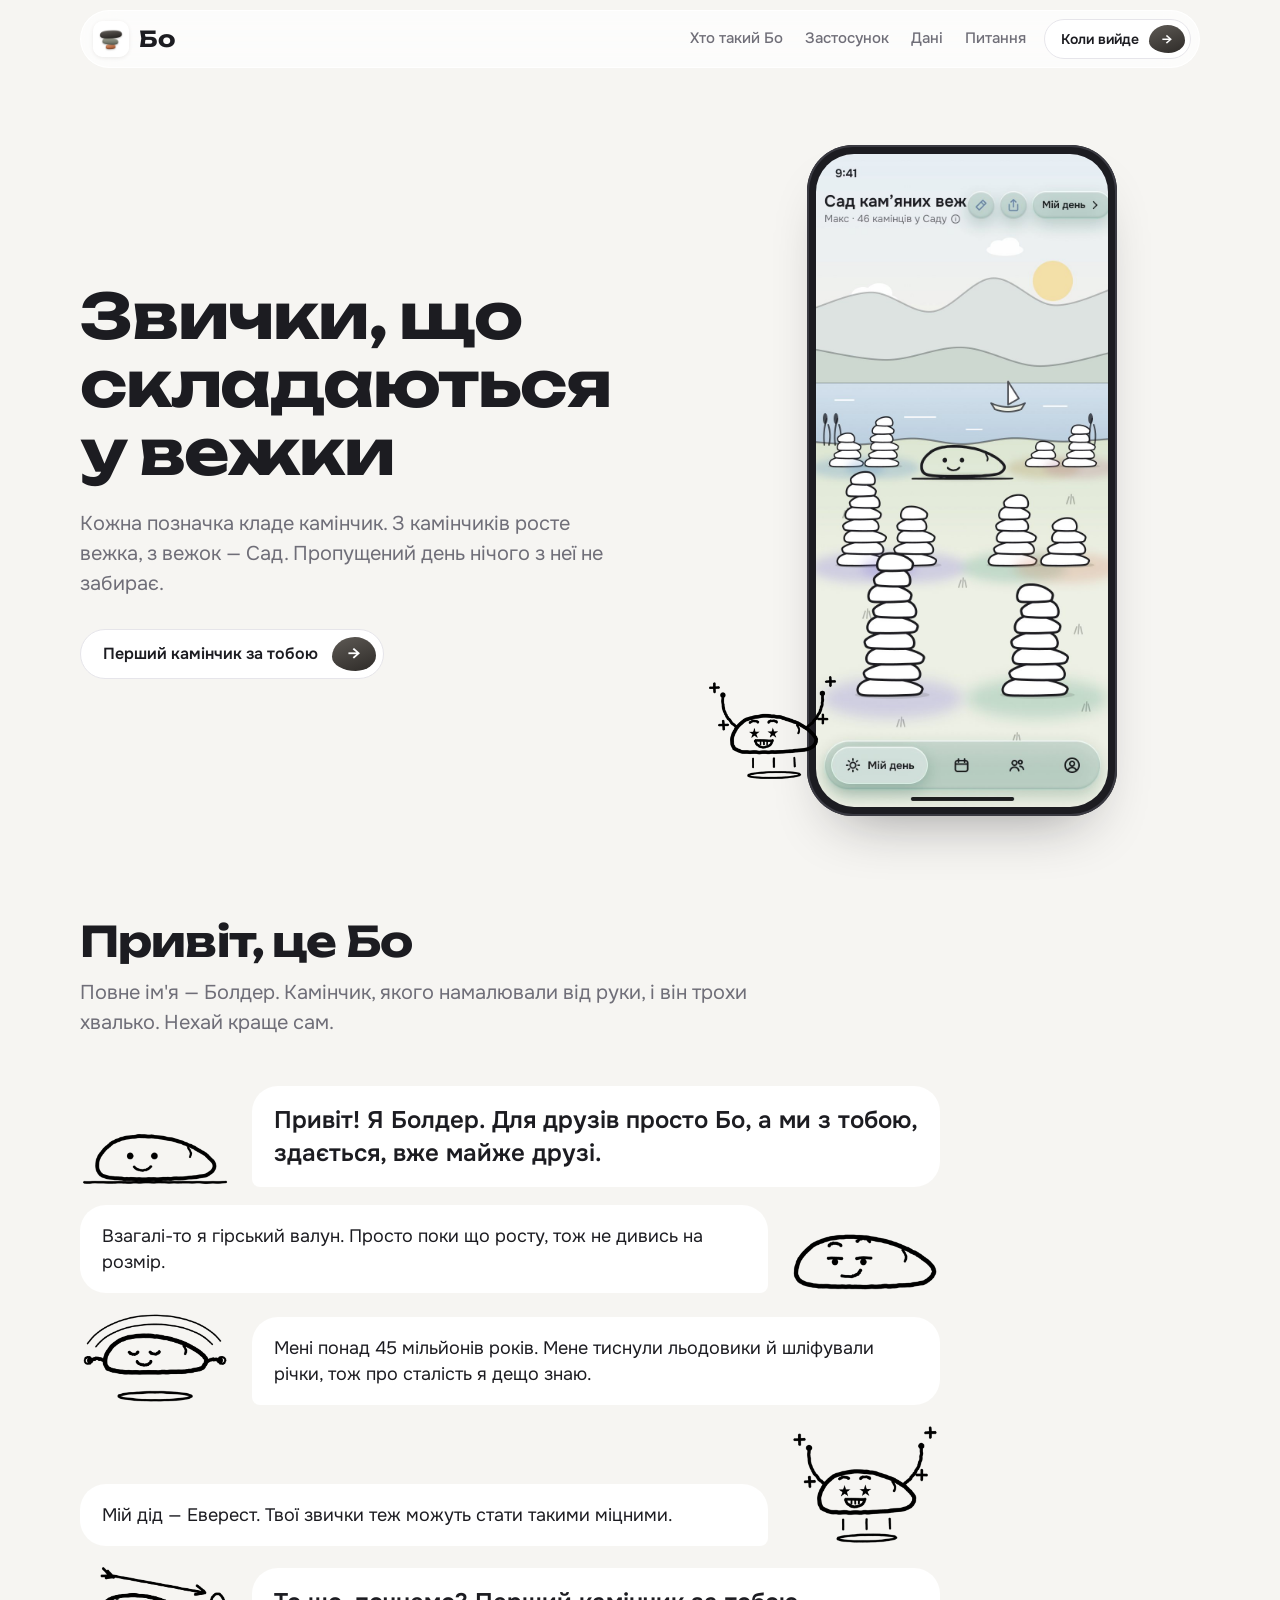
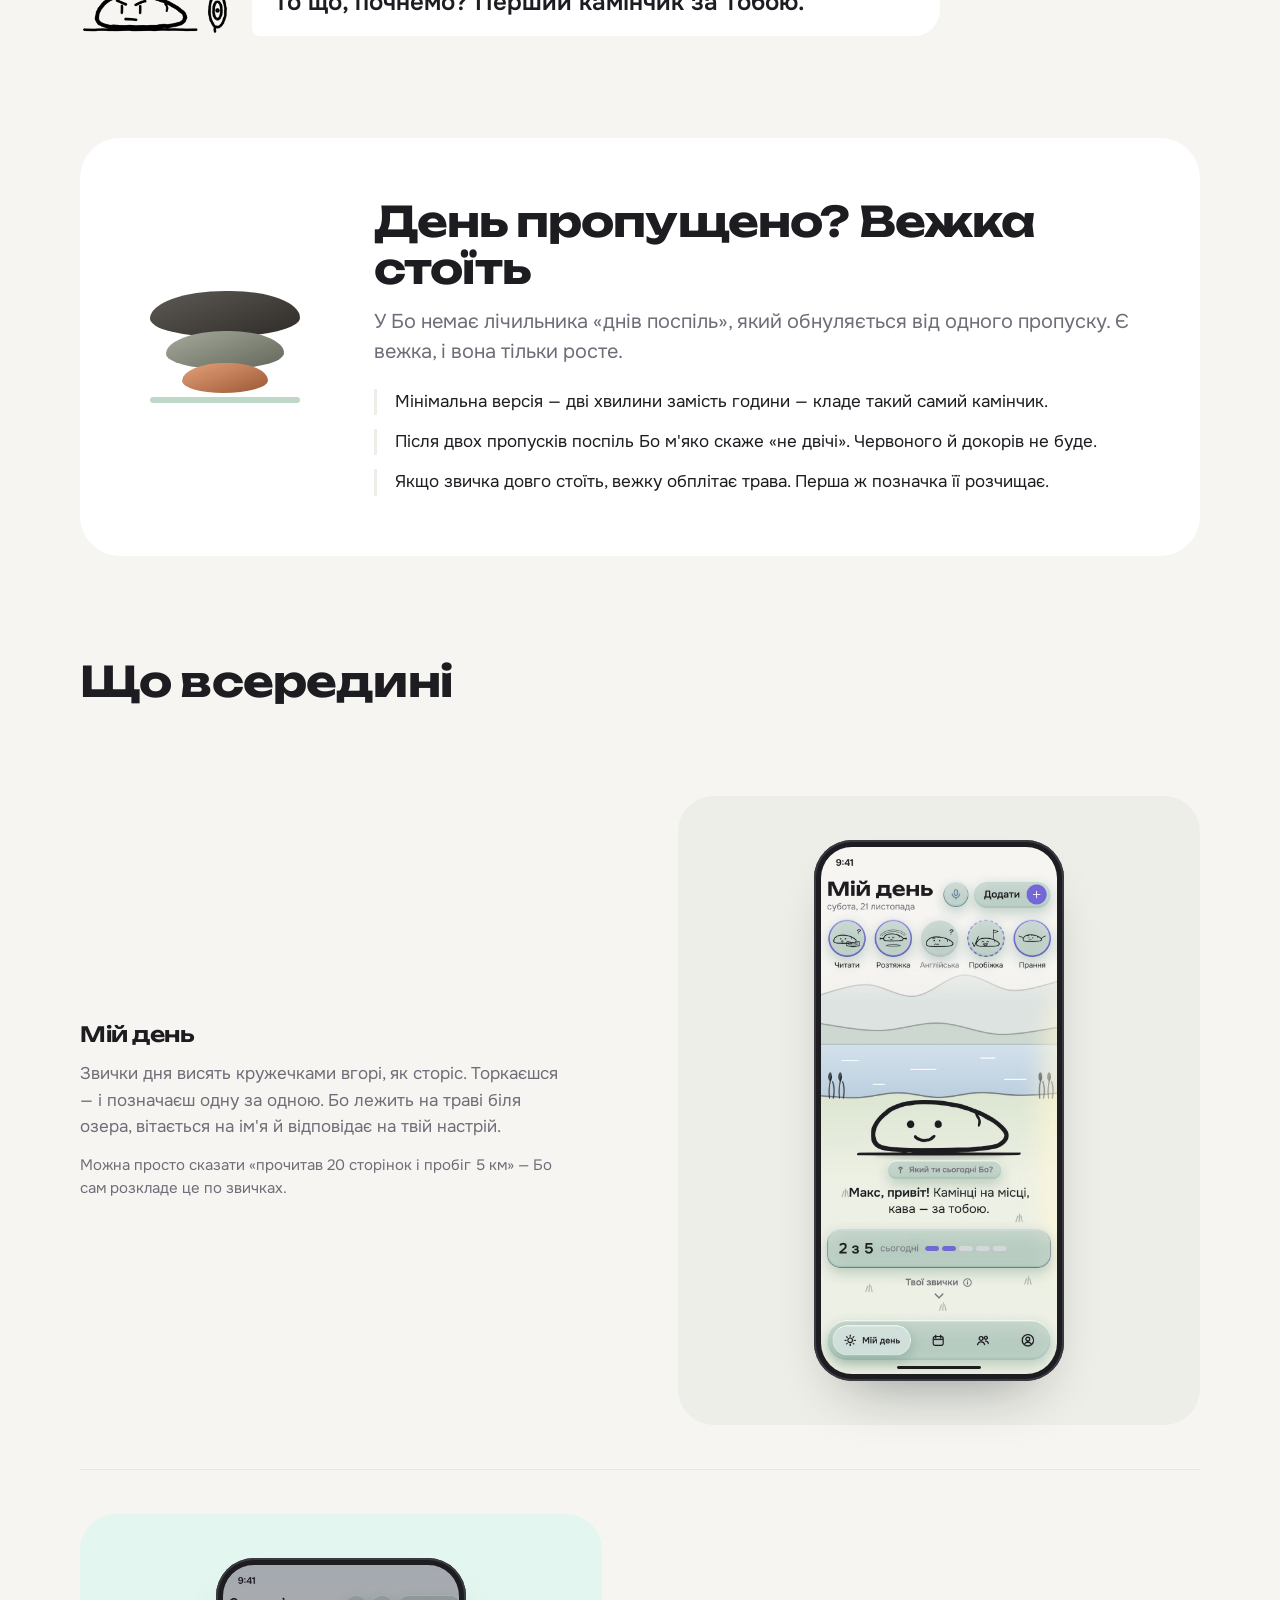
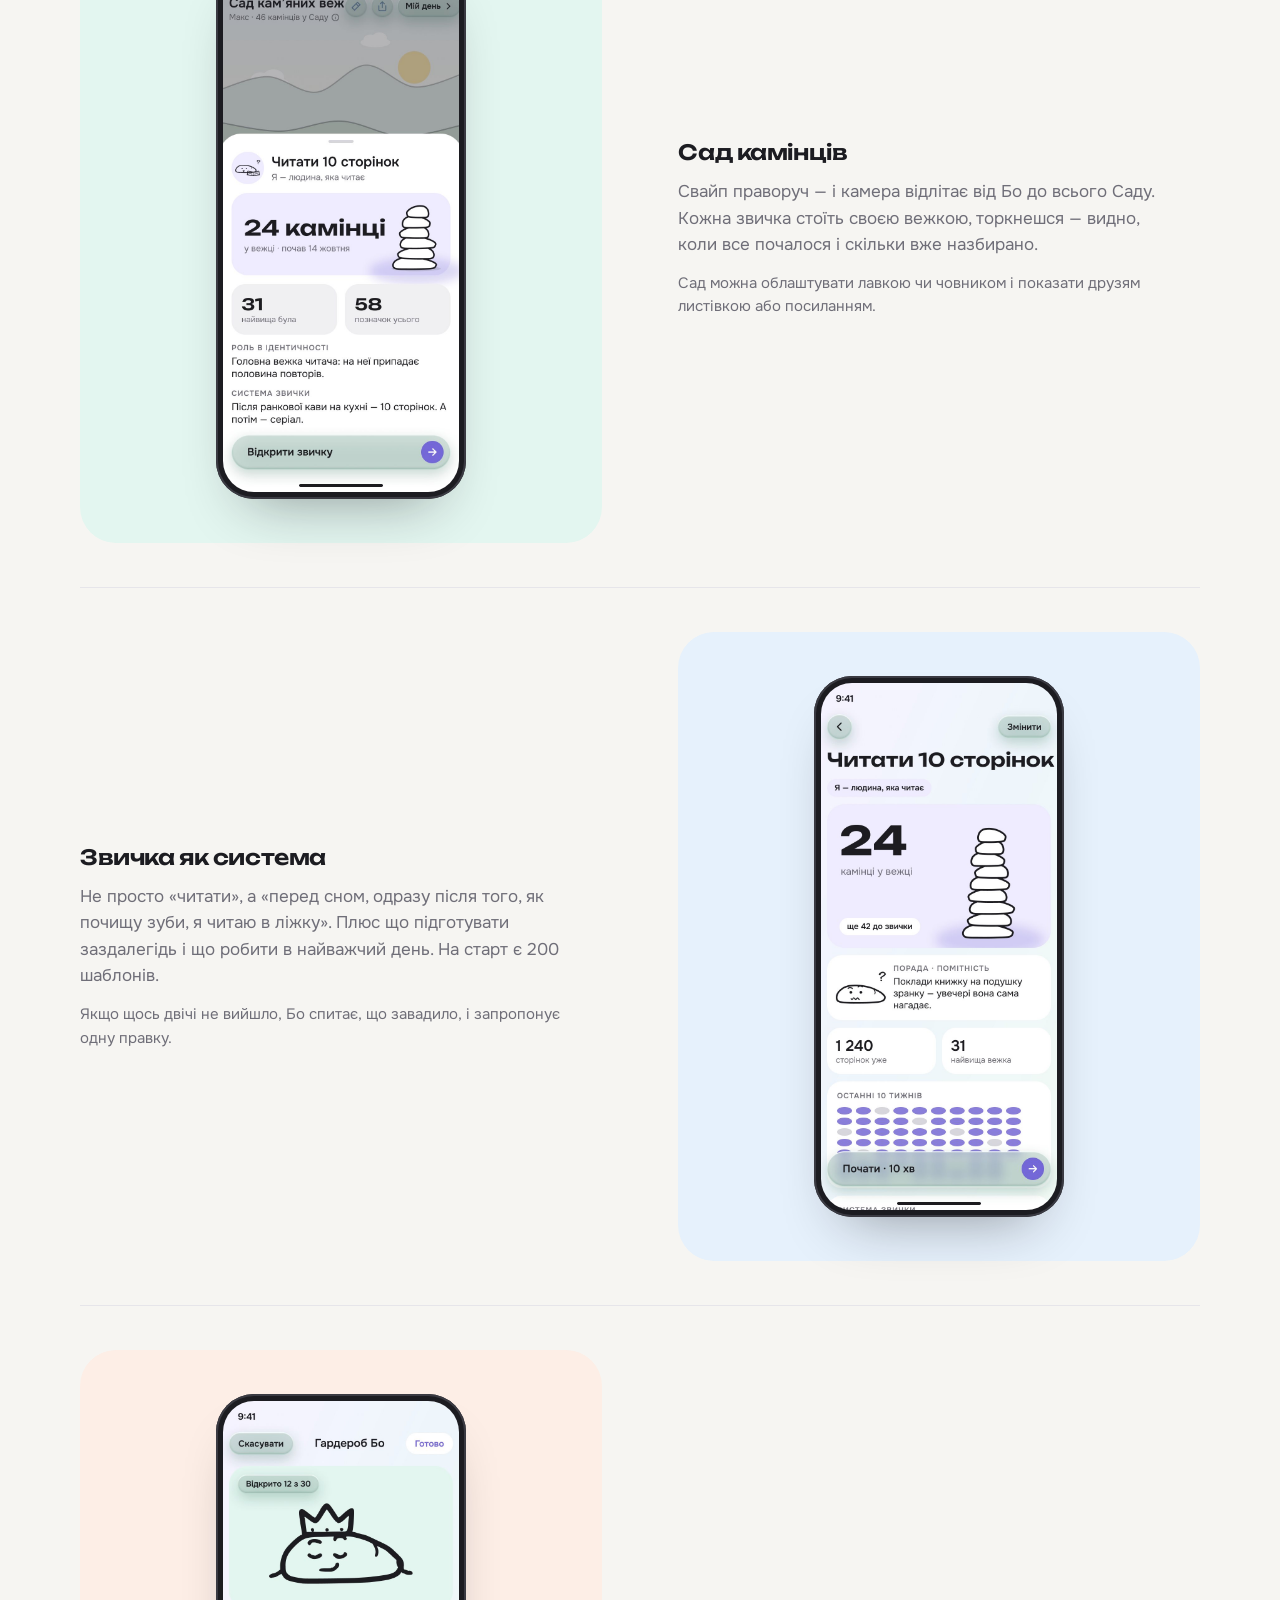
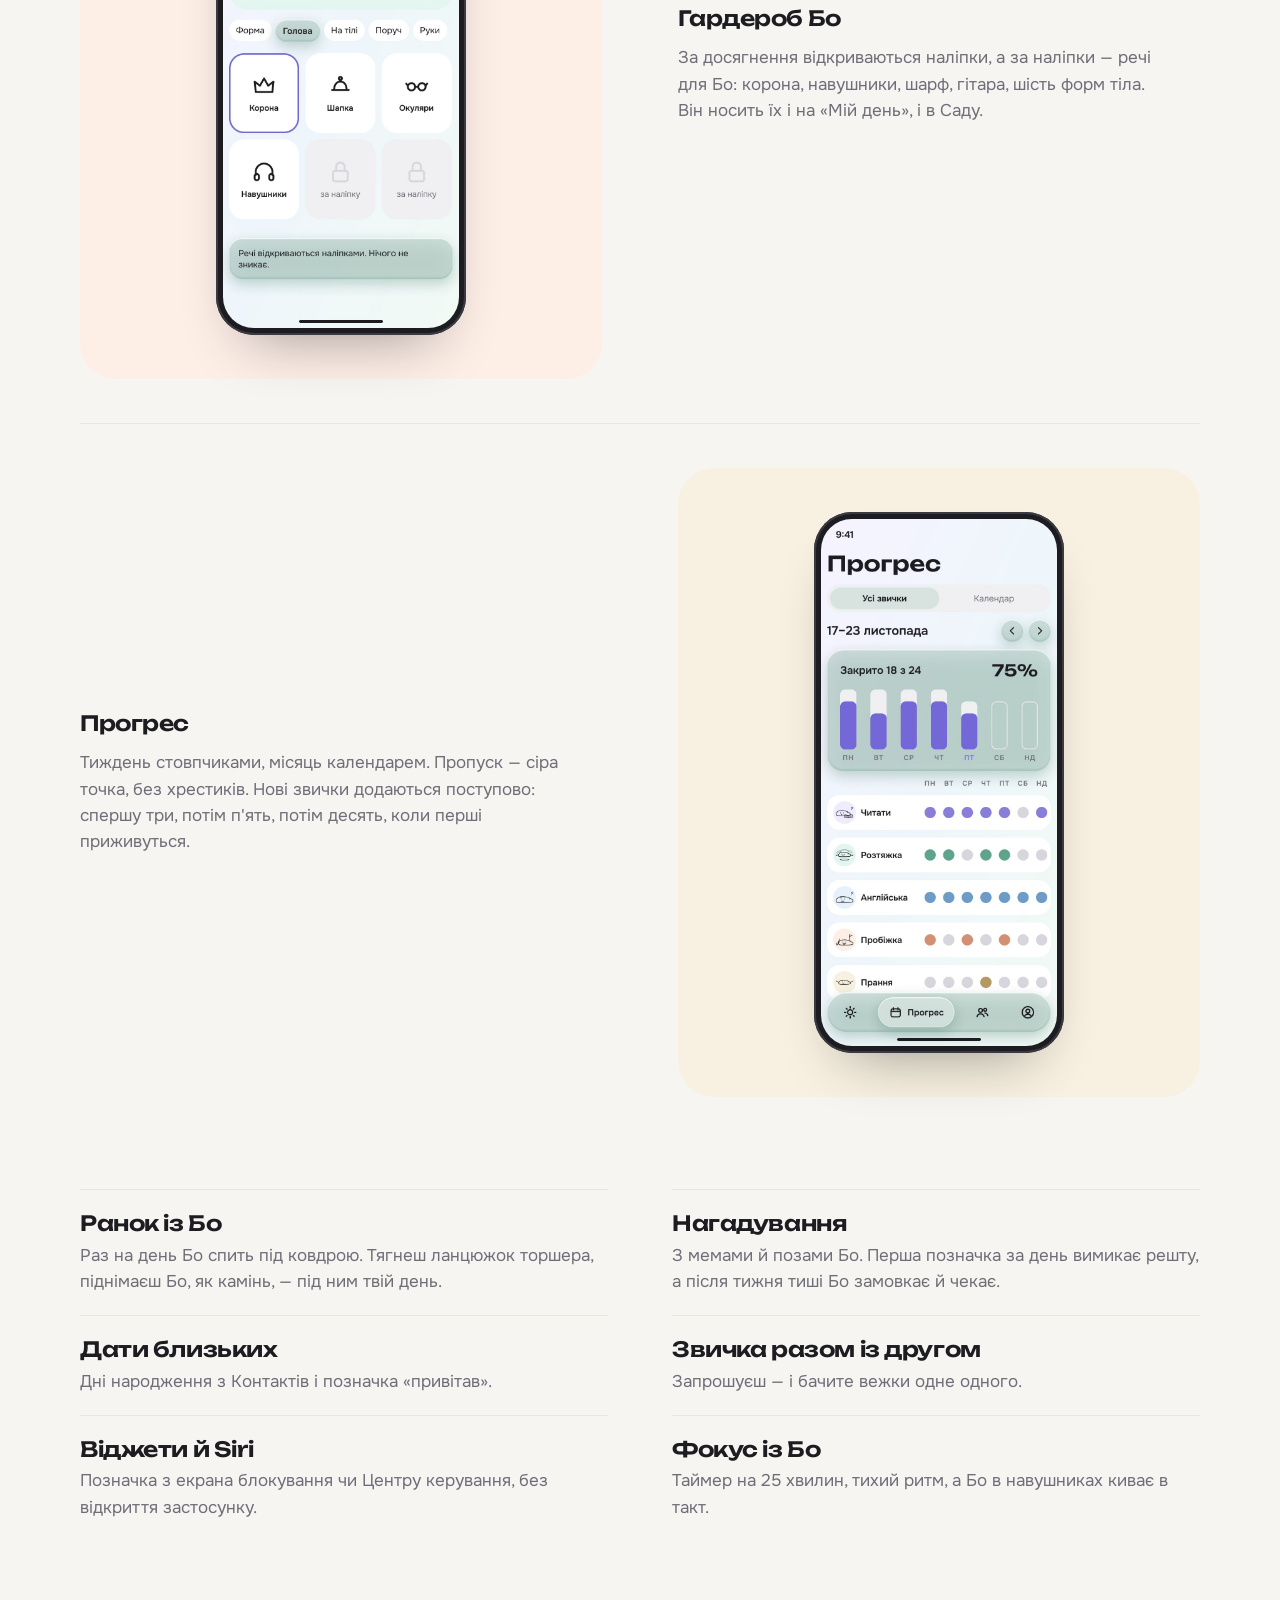
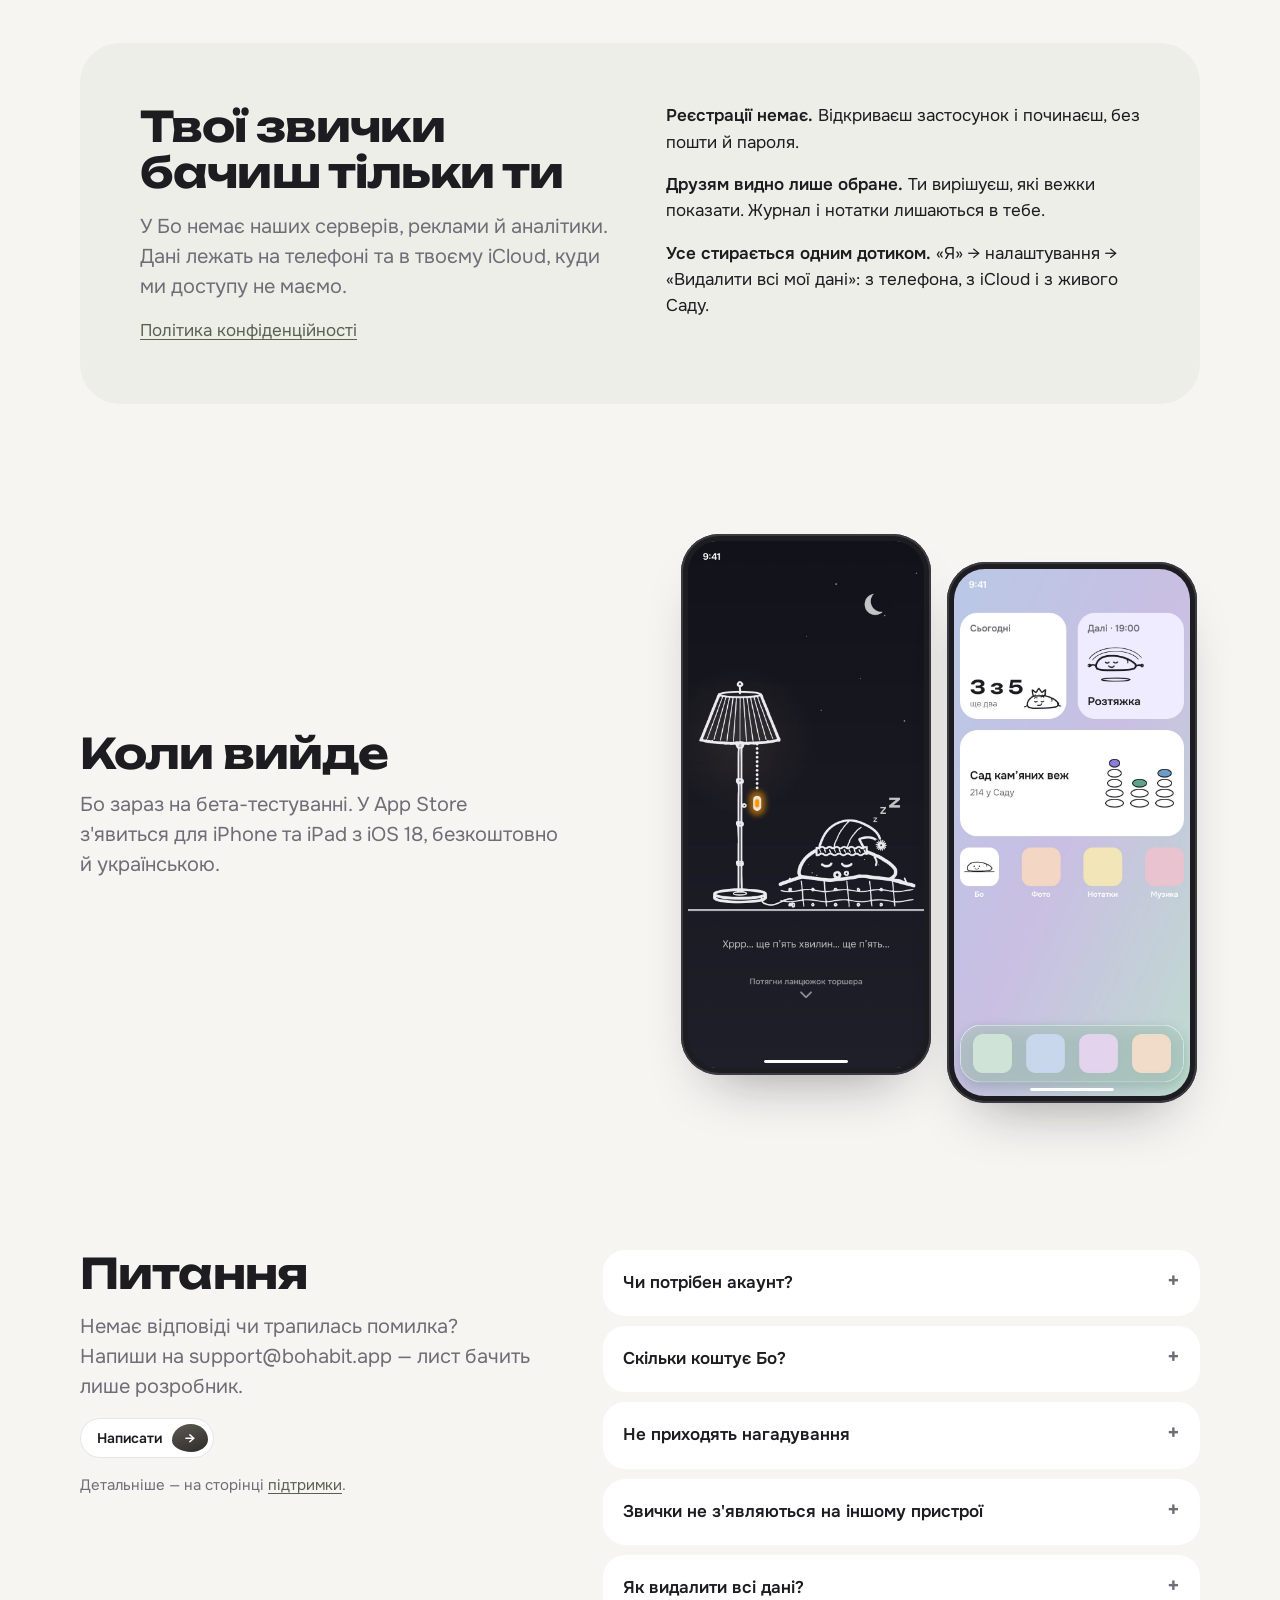
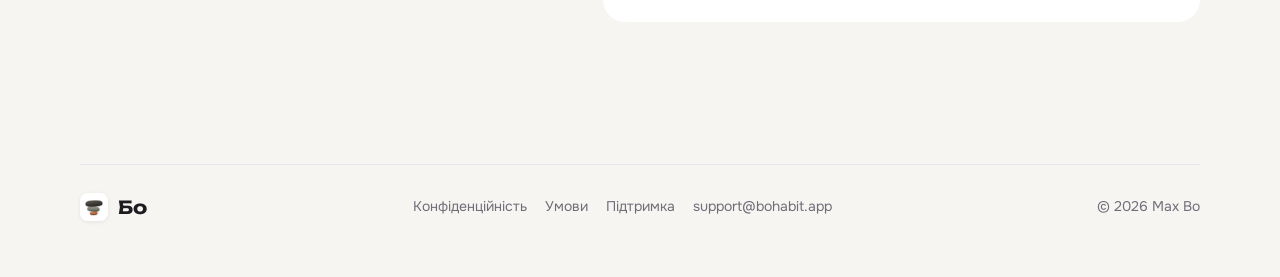
==== commit 824bddda: "Підтримка поштою support@bohabit.app: сторінка підтримки, головна, політика, умови, підвал Co-Author" ====
--- a/index.html
+++ b/index.html
@@ -7,7 +7,7 @@
 <meta name="description" content="Бо — трекер звичок для iPhone з камінчиком-персонажем. Кожна позначка кладе камінчик у вежку, а вежки разом стають Садом. Пропуск нічого не забирає.">
 <meta property="og:title" content="Бо · звички, що складаються у вежки">
 <meta property="og:description" content="Перший камінчик за тобою. Трекер звичок, у якому вежка не падає від пропуску.">
-<meta property="og:image" content="https://bo-habits.github.io/img/screens/garden.jpg">
+<meta property="og:image" content="https://bohabit.app/img/screens/garden.jpg">
 <meta name="theme-color" content="#F6F5F2" media="(prefers-color-scheme: light)">
 <meta name="theme-color" content="#121215" media="(prefers-color-scheme: dark)">
 <link rel="icon" href="/favicon.png">
@@ -189,12 +189,12 @@
   <div class="wrap help">
     <div style="display:grid; gap:16px">
       <h2>Питання</h2>
-      <p class="lead">Немає відповіді чи трапилась помилка? Напиши нам на GitHub — це публічна сторінка, тож без особистого.</p>
-      <p><a class="btn small" href="https://github.com/bo-habits/bo-habits.github.io/issues/new">Написати <span class="stone" aria-hidden="true">→</span></a></p>
+      <p class="lead">Немає відповіді чи трапилась помилка? Напиши на support@bohabit.app — лист бачить лише розробник.</p>
+      <p><a class="btn small" href="mailto:support@bohabit.app">Написати <span class="stone" aria-hidden="true">→</span></a></p>
       <p class="quiet" style="font-size:15px">Детальніше — на сторінці <a href="/support/">підтримки</a>.</p>
     </div>
     <div class="faq">
-      <details><summary>Чи потрібен акаунт?</summary><p>Ні. Бо синхронізується через твій iCloud: увійди з тим самим Apple ID на iPhone чи iPad, і звички з'являться всюди.</p></details>
+      <details><summary>Чи потрібен акаунт?</summary><p>Ні. Бо синхронізується через твій iCloud: увійди з тим самим Apple ID на iPhone чи iPad, і звички з'являться всюди. Вхід через Apple чи Google — за бажанням, щоб друзі знаходили твій Сад.</p></details>
       <details><summary>Скільки коштує Бо?</summary><p>Нічого. Реклами й підписок теж немає.</p></details>
       <details><summary>Не приходять нагадування</summary><p>Параметри → Сповіщення → Бо, увімкни сповіщення. Ще перевір режими зосередження і тихі години в Бо: «Я» → налаштування → «Нагадування».</p></details>
       <details><summary>Звички не з'являються на іншому пристрої</summary><p>На обох має бути той самий Apple ID і ввімкнений iCloud для Бо. Стан видно в «Я» → налаштування → «iCloud». Синхронізація займає кілька хвилин.</p></details>
@@ -212,6 +212,7 @@
       <a href="/privacy/">Конфіденційність</a>
       <a href="/terms/">Умови</a>
       <a href="/support/">Підтримка</a>
+      <a href="mailto:support@bohabit.app">support@bohabit.app</a>
     </nav>
     <span>© 2026 Max Bo</span>
   </div>
